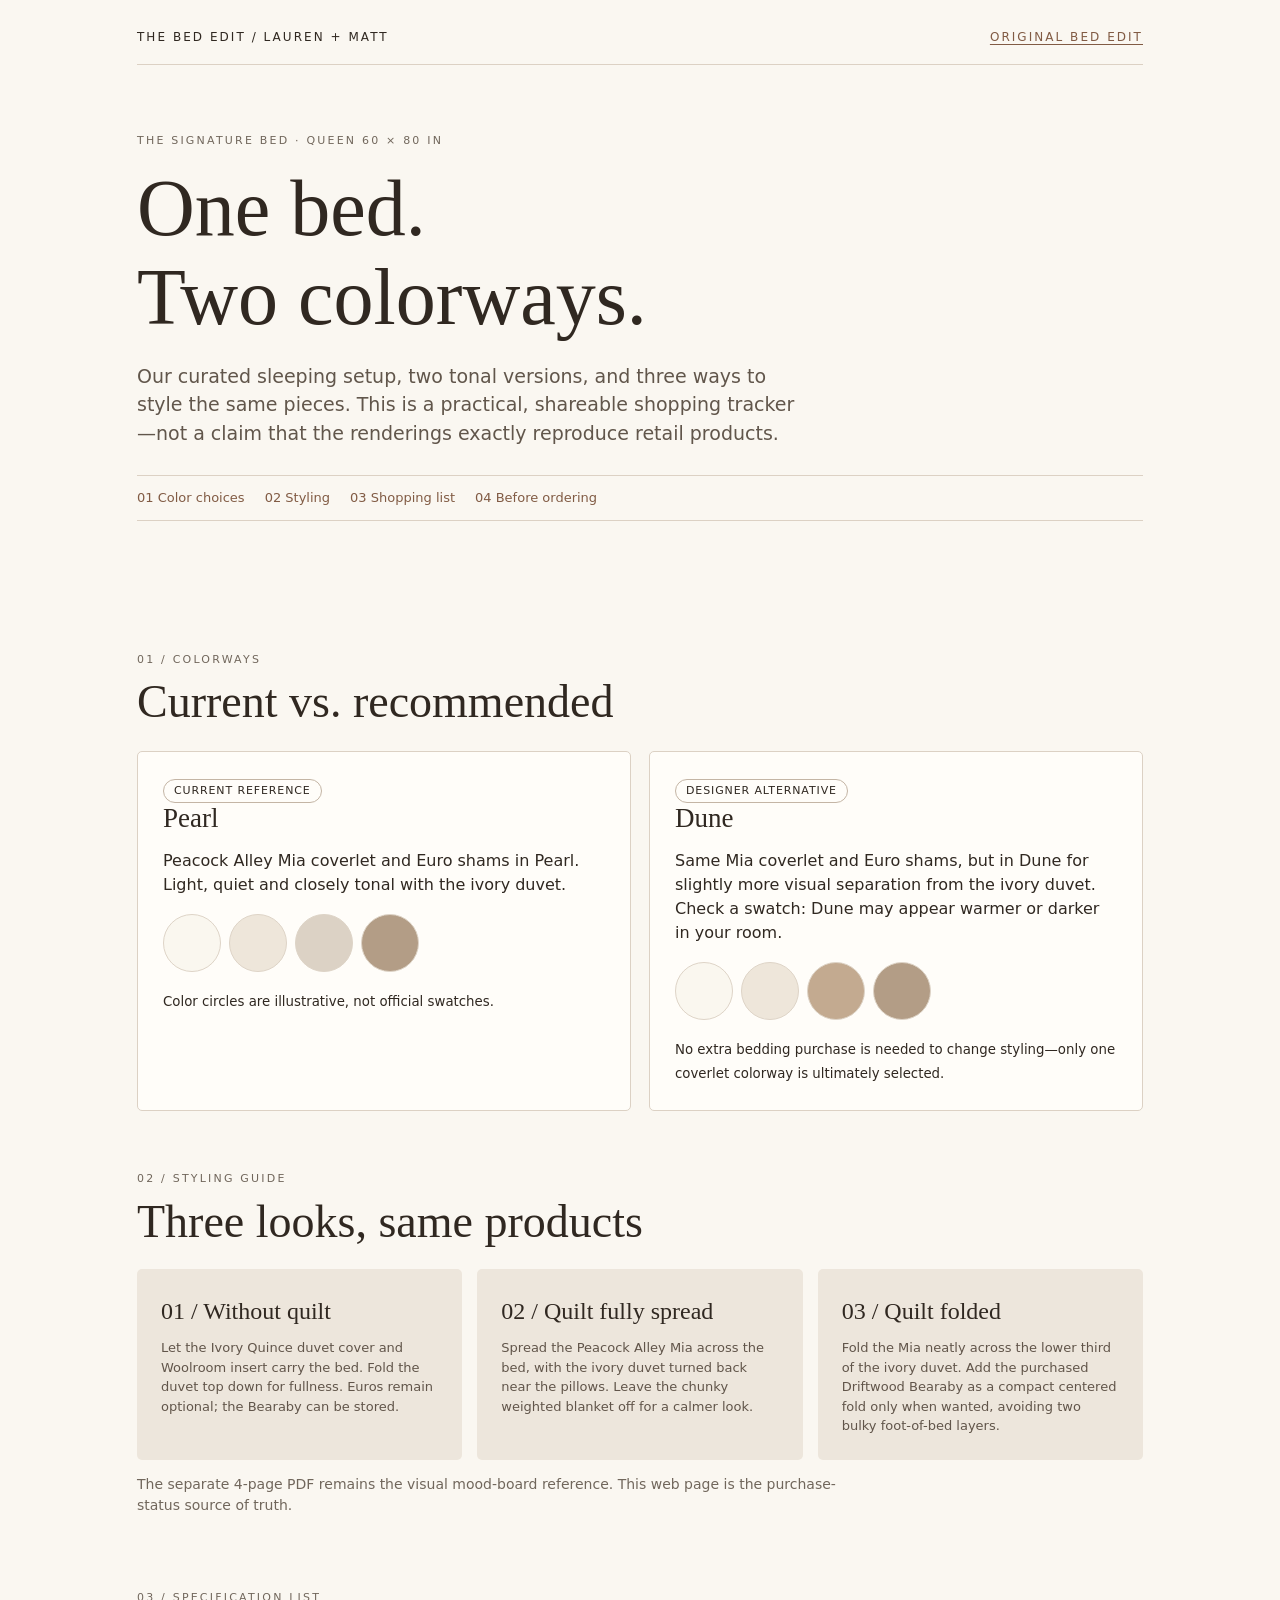
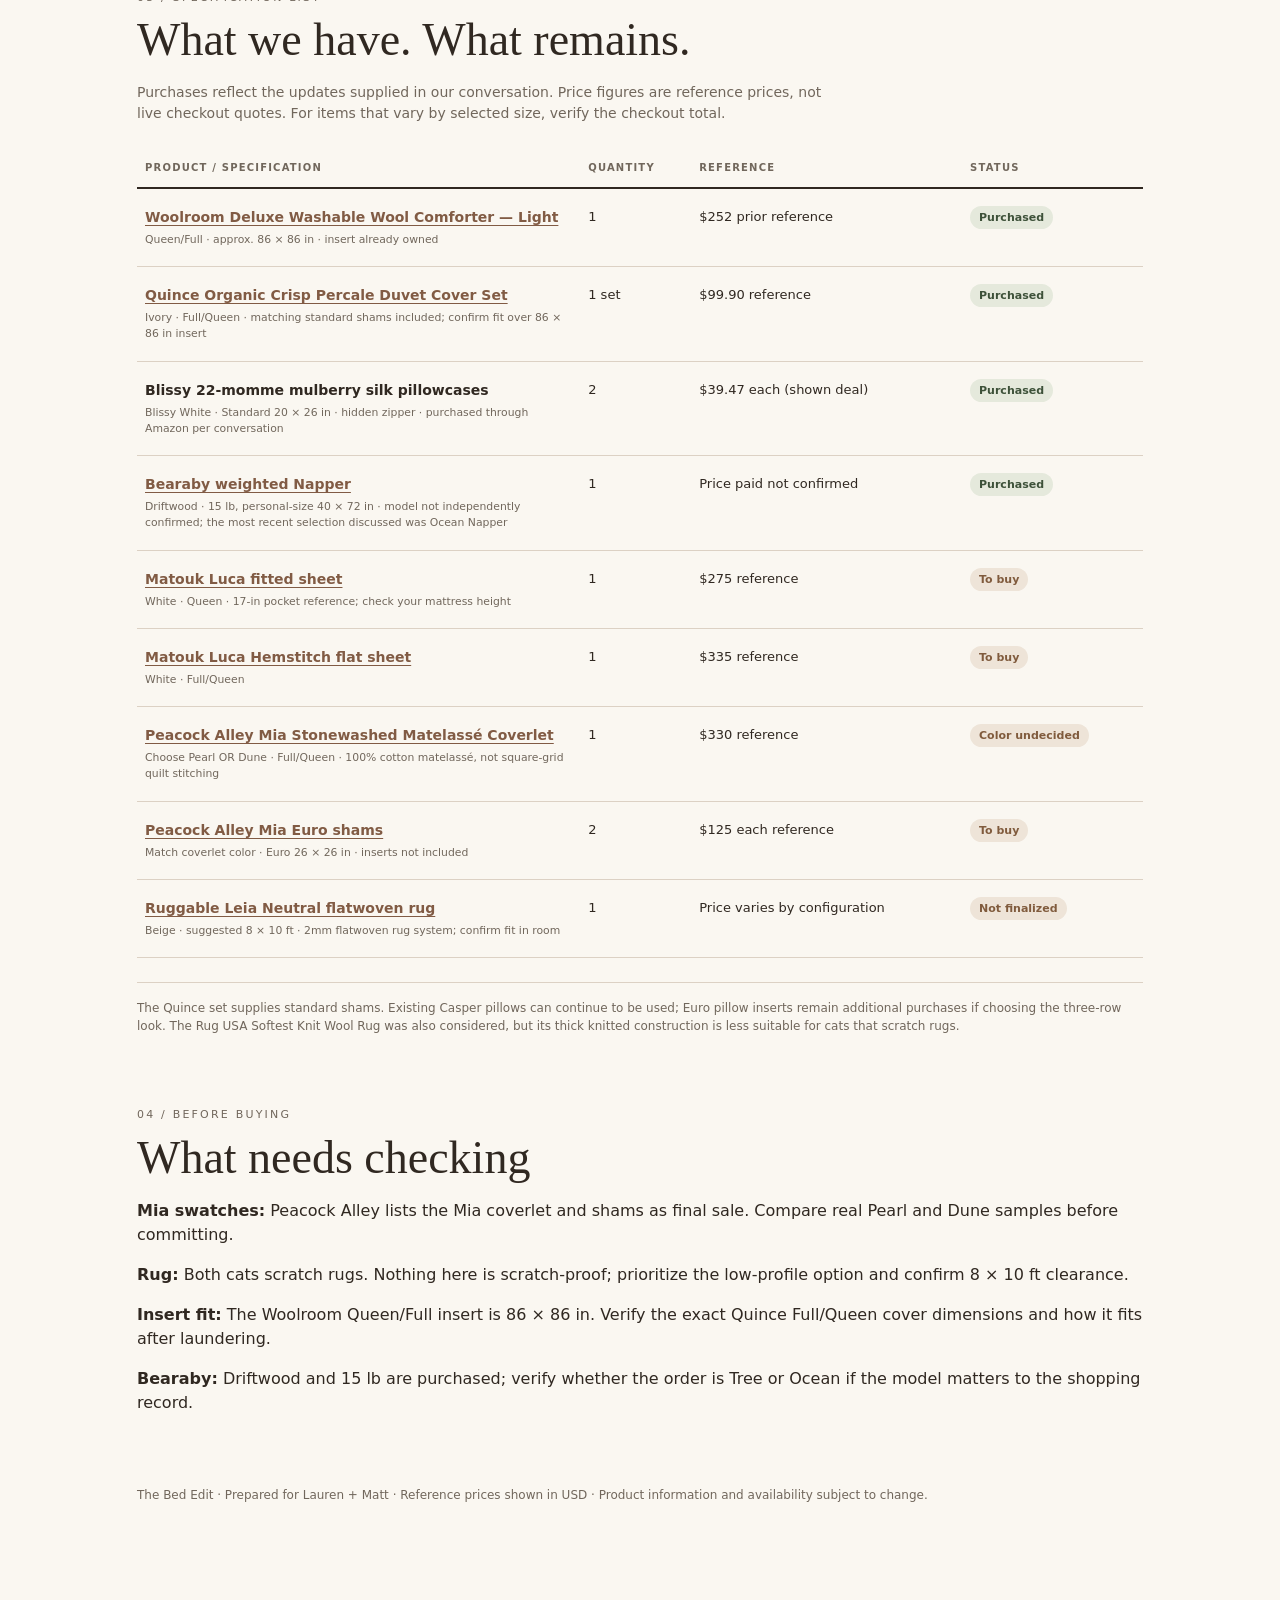
==== the-bed-edit/signature/index.html @ 92e3e57d "Publish shareable signature bedding comparison and shopping tracker" ====
<!doctype html>
<html lang="en"><head><meta charset="utf-8"><meta name="viewport" content="width=device-width, initial-scale=1"><meta name="theme-color" content="#f8f4ee"><meta property="og:title" content="The Bed Edit | Signature Bed"><meta property="og:description" content="A shared bedding edit: current selection, recommended alternative, styling options and a live shopping checklist."><title>The Bed Edit — Signature Bed</title>
<style>
:root{color-scheme:light;--ink:#302821;--muted:#71675c;--cream:#faf7f1;--line:#dcd1c4;--tan:#bda48c;--accent:#815b44}*{box-sizing:border-box}body{margin:0;background:var(--cream);color:var(--ink);font-family:system-ui,-apple-system,Segoe UI,sans-serif;line-height:1.5}main{max-width:1050px;margin:auto;padding:28px 22px 100px}header{display:flex;justify-content:space-between;gap:16px;align-items:center;border-bottom:1px solid var(--line);padding-bottom:18px;font-size:12px;letter-spacing:.17em;text-transform:uppercase}a{color:var(--accent);text-underline-offset:3px}.intro{padding:68px 0 43px}.eyebrow{letter-spacing:.2em;text-transform:uppercase;font-size:11px;color:var(--muted)}h1,h2,h3{font-family:Georgia,serif;font-weight:400;line-height:1.12}h1{font-size:clamp(44px,7vw,80px);margin:14px 0}h2{font-size:clamp(31px,4vw,46px);margin:8px 0 16px}h3{font-size:27px;margin:0 0 10px}.lead{font-size:19px;max-width:670px;color:#61564b}.nav{display:flex;flex-wrap:wrap;gap:20px;margin:28px 0;border-top:1px solid var(--line);border-bottom:1px solid var(--line);padding:12px 0}.nav a{font-size:13px;text-decoration:none}.section{padding-top:60px}.sub{font-size:14px;color:var(--muted);max-width:710px}.pair{display:grid;grid-template-columns:repeat(2,minmax(0,1fr));gap:18px;margin-top:23px}.option{border:1px solid var(--line);padding:25px;background:#fffdf9;border-radius:5px}.swatches{display:flex;gap:8px;margin:17px 0}.swatch{width:58px;height:58px;border-radius:50%;border:1px solid #ded4c7}.pill{display:inline-block;padding:3px 10px;border:1px solid #c4b5a5;border-radius:20px;font-size:11px;letter-spacing:.08em;text-transform:uppercase}.styles{display:grid;grid-template-columns:repeat(3,minmax(0,1fr));gap:15px;margin-top:22px}.style{padding:24px;background:#ede6dc;border-radius:5px}.style strong{display:block;font-family:Georgia,serif;font-size:24px;font-weight:normal;margin-bottom:9px}.style p{font-size:13px;margin:0;color:#61554a}.tablewrap{overflow-x:auto;margin-top:24px}table{width:100%;border-collapse:collapse;min-width:720px}th{text-align:left;text-transform:uppercase;letter-spacing:.12em;color:var(--muted);font-size:10px;padding:12px 8px;border-bottom:2px solid var(--ink)}td{padding:18px 8px;vertical-align:top;border-bottom:1px solid var(--line);font-size:13px}td:first-child{max-width:330px}td strong{display:block;font-size:14px}td small{display:block;color:var(--muted);line-height:1.5;padding-top:4px}.state{font-size:11px;border-radius:18px;padding:5px 9px;white-space:nowrap;background:#e5e9dc;color:#3d5139;font-weight:700}.state.todo{background:#eee4d8;color:#805b3d}.note{border-top:1px solid var(--line);padding-top:16px;margin-top:24px;font-size:12px;color:var(--muted)}footer{padding-top:55px;font-size:12px;color:var(--muted)}@media(max-width:690px){main{padding:18px 16px 70px}.intro{padding:45px 0 24px}.pair,.styles{grid-template-columns:1fr}.section{padding-top:42px}.swatch{width:50px;height:50px}}
</style></head><body><main><header><span>The Bed Edit / Lauren + Matt</span><a href="../">Original Bed Edit</a></header>
<section class="intro"><div class="eyebrow">The Signature Bed · Queen 60 × 80 in</div><h1>One bed.<br>Two colorways.</h1><p class="lead">Our curated sleeping setup, two tonal versions, and three ways to style the same pieces. This is a practical, shareable shopping tracker—not a claim that the renderings exactly reproduce retail products.</p><nav class="nav"><a href="#options">01 Color choices</a><a href="#styles">02 Styling</a><a href="#list">03 Shopping list</a><a href="#notes">04 Before ordering</a></nav></section>
<section class="section" id="options"><div class="eyebrow">01 / Colorways</div><h2>Current vs. recommended</h2><div class="pair"><article class="option"><span class="pill">Current reference</span><h3>Pearl</h3><p>Peacock Alley Mia coverlet and Euro shams in Pearl. Light, quiet and closely tonal with the ivory duvet.</p><div class="swatches"><div class="swatch" style="background:#faf7ef" title="White sheets"></div><div class="swatch" style="background:#eee6da" title="Ivory duvet"></div><div class="swatch" style="background:#dcd2c5" title="Pearl coverlet"></div><div class="swatch" style="background:#b39d86" title="Driftwood napper"></div></div><small>Color circles are illustrative, not official swatches.</small></article><article class="option"><span class="pill">Designer alternative</span><h3>Dune</h3><p>Same Mia coverlet and Euro shams, but in Dune for slightly more visual separation from the ivory duvet. Check a swatch: Dune may appear warmer or darker in your room.</p><div class="swatches"><div class="swatch" style="background:#faf7ef"></div><div class="swatch" style="background:#eee6da"></div><div class="swatch" style="background:#c3aa90"></div><div class="swatch" style="background:#b39d86"></div></div><small>No extra bedding purchase is needed to change styling—only one coverlet colorway is ultimately selected.</small></article></div></section>
<section class="section" id="styles"><div class="eyebrow">02 / Styling guide</div><h2>Three looks, same products</h2><div class="styles"><div class="style"><strong>01 / Without quilt</strong><p>Let the Ivory Quince duvet cover and Woolroom insert carry the bed. Fold the duvet top down for fullness. Euros remain optional; the Bearaby can be stored.</p></div><div class="style"><strong>02 / Quilt fully spread</strong><p>Spread the Peacock Alley Mia across the bed, with the ivory duvet turned back near the pillows. Leave the chunky weighted blanket off for a calmer look.</p></div><div class="style"><strong>03 / Quilt folded</strong><p>Fold the Mia neatly across the lower third of the ivory duvet. Add the purchased Driftwood Bearaby as a compact centered fold only when wanted, avoiding two bulky foot-of-bed layers.</p></div></div><p class="sub">The separate 4-page PDF remains the visual mood-board reference. This web page is the purchase-status source of truth.</p></section>
<section class="section" id="list"><div class="eyebrow">03 / Specification list</div><h2>What we have. What remains.</h2><p class="sub">Purchases reflect the updates supplied in our conversation. Price figures are reference prices, not live checkout quotes. For items that vary by selected size, verify the checkout total.</p><div class="tablewrap"><table><thead><tr><th>Product / specification</th><th>Quantity</th><th>Reference</th><th>Status</th></tr></thead><tbody>
<tr><td><strong><a href="https://www.thewoolroom.com/en-us/products/deluxe-washable-wool-comforter-light">Woolroom Deluxe Washable Wool Comforter — Light</a></strong><small>Queen/Full · approx. 86 × 86 in · insert already owned</small></td><td>1</td><td>$252 prior reference</td><td><span class="state">Purchased</span></td></tr>
<tr><td><strong><a href="https://www.quince.com/home/classic-organic-percale-duvet-cover-set?color=ivory">Quince Organic Crisp Percale Duvet Cover Set</a></strong><small>Ivory · Full/Queen · matching standard shams included; confirm fit over 86 × 86 in insert</small></td><td>1 set</td><td>$99.90 reference</td><td><span class="state">Purchased</span></td></tr>
<tr><td><strong>Blissy 22-momme mulberry silk pillowcases</strong><small>Blissy White · Standard 20 × 26 in · hidden zipper · purchased through Amazon per conversation</small></td><td>2</td><td>$39.47 each (shown deal)</td><td><span class="state">Purchased</span></td></tr>
<tr><td><strong><a href="https://bearaby.com/products/ocean-napper">Bearaby weighted Napper</a></strong><small>Driftwood · 15 lb, personal-size 40 × 72 in · model not independently confirmed; the most recent selection discussed was Ocean Napper</small></td><td>1</td><td>Price paid not confirmed</td><td><span class="state">Purchased</span></td></tr>
<tr><td><strong><a href="https://www.matouk.com/products/luca-fitted-sheet">Matouk Luca fitted sheet</a></strong><small>White · Queen · 17-in pocket reference; check your mattress height</small></td><td>1</td><td>$275 reference</td><td><span class="state todo">To buy</span></td></tr>
<tr><td><strong><a href="https://www.matouk.com/products/luca-hemstitch-flat-sheet">Matouk Luca Hemstitch flat sheet</a></strong><small>White · Full/Queen</small></td><td>1</td><td>$335 reference</td><td><span class="state todo">To buy</span></td></tr>
<tr><td><strong><a href="https://www.peacockalley.com/products/mia-matelasse-coverlet">Peacock Alley Mia Stonewashed Matelassé Coverlet</a></strong><small>Choose Pearl OR Dune · Full/Queen · 100% cotton matelassé, not square-grid quilt stitching</small></td><td>1</td><td>$330 reference</td><td><span class="state todo">Color undecided</span></td></tr>
<tr><td><strong><a href="https://www.peacockalley.com/products/mia-matelasse-sham">Peacock Alley Mia Euro shams</a></strong><small>Match coverlet color · Euro 26 × 26 in · inserts not included</small></td><td>2</td><td>$125 each reference</td><td><span class="state todo">To buy</span></td></tr>
<tr><td><strong><a href="https://ruggable.com/products/leia-neutral-rug?system=rug-sys">Ruggable Leia Neutral flatwoven rug</a></strong><small>Beige · suggested 8 × 10 ft · 2mm flatwoven rug system; confirm fit in room</small></td><td>1</td><td>Price varies by configuration</td><td><span class="state todo">Not finalized</span></td></tr>
</tbody></table></div><p class="note">The Quince set supplies standard shams. Existing Casper pillows can continue to be used; Euro pillow inserts remain additional purchases if choosing the three-row look. The Rug USA Softest Knit Wool Rug was also considered, but its thick knitted construction is less suitable for cats that scratch rugs.</p></section>
<section id="notes" class="section"><div class="eyebrow">04 / Before buying</div><h2>What needs checking</h2><p><strong>Mia swatches:</strong> Peacock Alley lists the Mia coverlet and shams as final sale. Compare real Pearl and Dune samples before committing.</p><p><strong>Rug:</strong> Both cats scratch rugs. Nothing here is scratch-proof; prioritize the low-profile option and confirm 8 × 10 ft clearance.</p><p><strong>Insert fit:</strong> The Woolroom Queen/Full insert is 86 × 86 in. Verify the exact Quince Full/Queen cover dimensions and how it fits after laundering.</p><p><strong>Bearaby:</strong> Driftwood and 15 lb are purchased; verify whether the order is Tree or Ocean if the model matters to the shopping record.</p></section><footer>The Bed Edit · Prepared for Lauren + Matt · Reference prices shown in USD · Product information and availability subject to change.</footer></main></body></html>
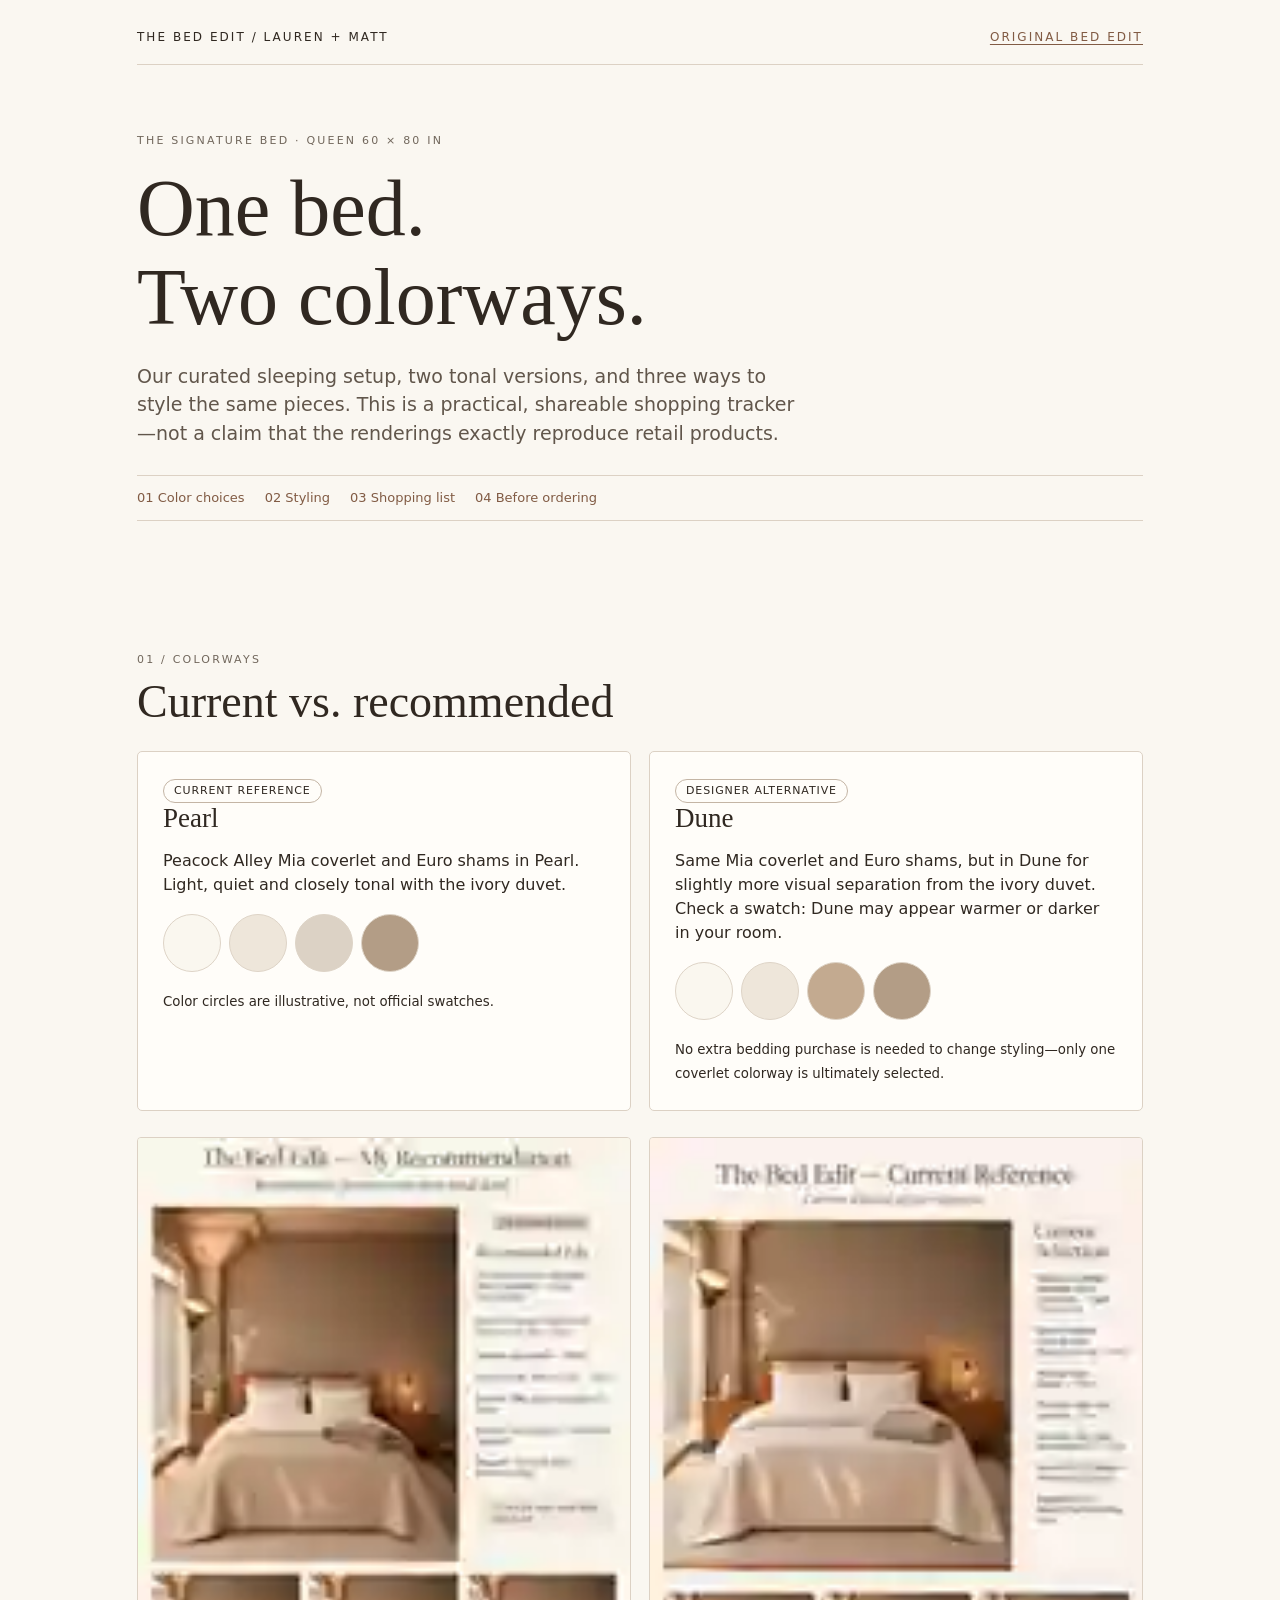
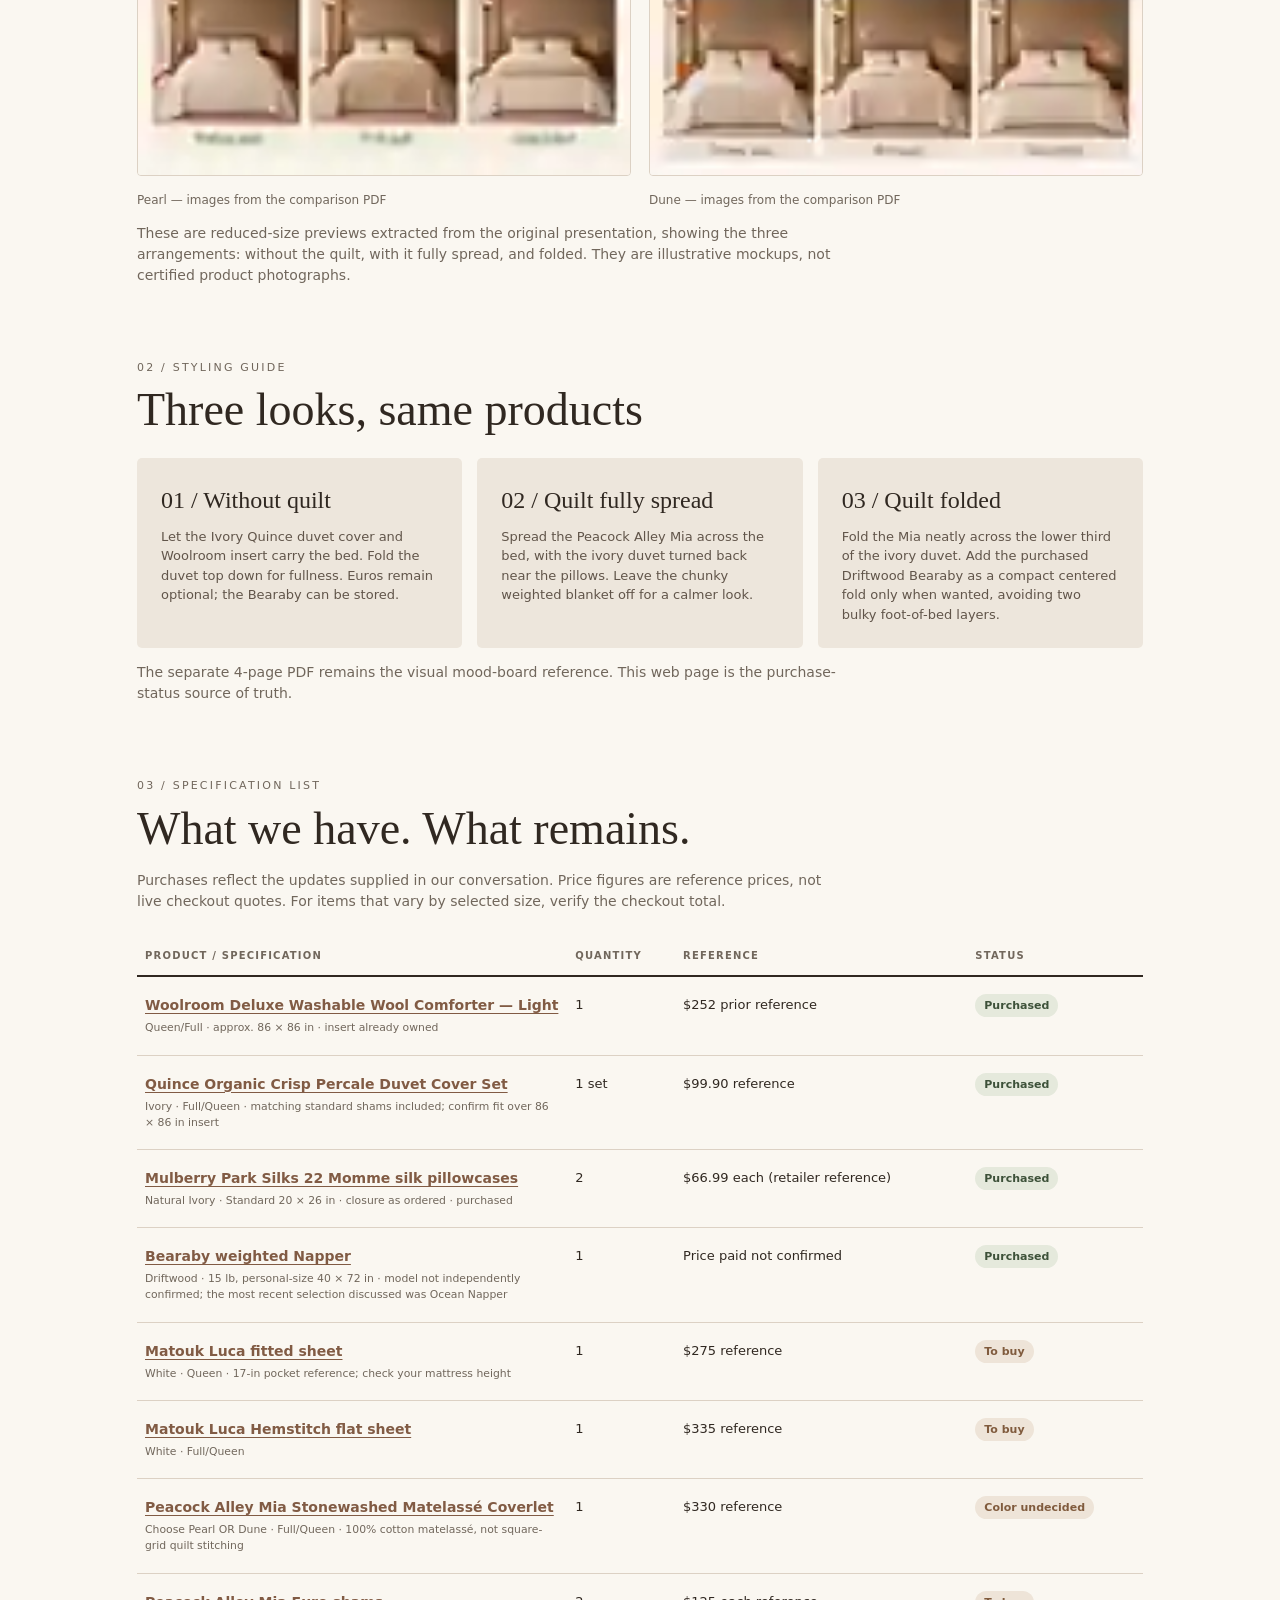
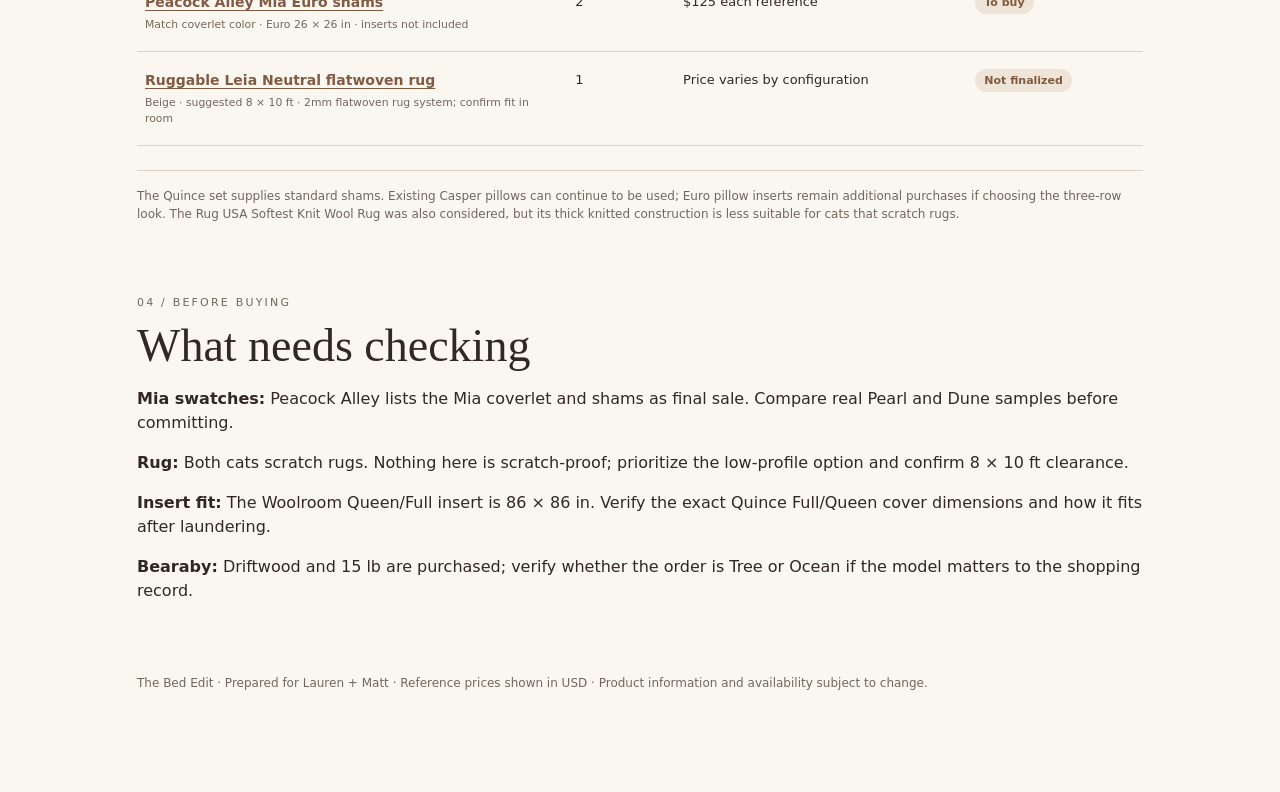
==== commit e549f0d6: "Show PDF styling previews and correct purchased Mulberry Park silk pillowcases" ====
--- a/the-bed-edit/signature/index.html
+++ b/the-bed-edit/signature/index.html
@@ -4,12 +4,12 @@
 :root{color-scheme:light;--ink:#302821;--muted:#71675c;--cream:#faf7f1;--line:#dcd1c4;--tan:#bda48c;--accent:#815b44}*{box-sizing:border-box}body{margin:0;background:var(--cream);color:var(--ink);font-family:system-ui,-apple-system,Segoe UI,sans-serif;line-height:1.5}main{max-width:1050px;margin:auto;padding:28px 22px 100px}header{display:flex;justify-content:space-between;gap:16px;align-items:center;border-bottom:1px solid var(--line);padding-bottom:18px;font-size:12px;letter-spacing:.17em;text-transform:uppercase}a{color:var(--accent);text-underline-offset:3px}.intro{padding:68px 0 43px}.eyebrow{letter-spacing:.2em;text-transform:uppercase;font-size:11px;color:var(--muted)}h1,h2,h3{font-family:Georgia,serif;font-weight:400;line-height:1.12}h1{font-size:clamp(44px,7vw,80px);margin:14px 0}h2{font-size:clamp(31px,4vw,46px);margin:8px 0 16px}h3{font-size:27px;margin:0 0 10px}.lead{font-size:19px;max-width:670px;color:#61564b}.nav{display:flex;flex-wrap:wrap;gap:20px;margin:28px 0;border-top:1px solid var(--line);border-bottom:1px solid var(--line);padding:12px 0}.nav a{font-size:13px;text-decoration:none}.section{padding-top:60px}.sub{font-size:14px;color:var(--muted);max-width:710px}.pair{display:grid;grid-template-columns:repeat(2,minmax(0,1fr));gap:18px;margin-top:23px}.option{border:1px solid var(--line);padding:25px;background:#fffdf9;border-radius:5px}.swatches{display:flex;gap:8px;margin:17px 0}.swatch{width:58px;height:58px;border-radius:50%;border:1px solid #ded4c7}.pill{display:inline-block;padding:3px 10px;border:1px solid #c4b5a5;border-radius:20px;font-size:11px;letter-spacing:.08em;text-transform:uppercase}.styles{display:grid;grid-template-columns:repeat(3,minmax(0,1fr));gap:15px;margin-top:22px}.style{padding:24px;background:#ede6dc;border-radius:5px}.style strong{display:block;font-family:Georgia,serif;font-size:24px;font-weight:normal;margin-bottom:9px}.style p{font-size:13px;margin:0;color:#61554a}.tablewrap{overflow-x:auto;margin-top:24px}table{width:100%;border-collapse:collapse;min-width:720px}th{text-align:left;text-transform:uppercase;letter-spacing:.12em;color:var(--muted);font-size:10px;padding:12px 8px;border-bottom:2px solid var(--ink)}td{padding:18px 8px;vertical-align:top;border-bottom:1px solid var(--line);font-size:13px}td:first-child{max-width:330px}td strong{display:block;font-size:14px}td small{display:block;color:var(--muted);line-height:1.5;padding-top:4px}.state{font-size:11px;border-radius:18px;padding:5px 9px;white-space:nowrap;background:#e5e9dc;color:#3d5139;font-weight:700}.state.todo{background:#eee4d8;color:#805b3d}.note{border-top:1px solid var(--line);padding-top:16px;margin-top:24px;font-size:12px;color:var(--muted)}footer{padding-top:55px;font-size:12px;color:var(--muted)}@media(max-width:690px){main{padding:18px 16px 70px}.intro{padding:45px 0 24px}.pair,.styles{grid-template-columns:1fr}.section{padding-top:42px}.swatch{width:50px;height:50px}}
 </style></head><body><main><header><span>The Bed Edit / Lauren + Matt</span><a href="../">Original Bed Edit</a></header>
 <section class="intro"><div class="eyebrow">The Signature Bed · Queen 60 × 80 in</div><h1>One bed.<br>Two colorways.</h1><p class="lead">Our curated sleeping setup, two tonal versions, and three ways to style the same pieces. This is a practical, shareable shopping tracker—not a claim that the renderings exactly reproduce retail products.</p><nav class="nav"><a href="#options">01 Color choices</a><a href="#styles">02 Styling</a><a href="#list">03 Shopping list</a><a href="#notes">04 Before ordering</a></nav></section>
-<section class="section" id="options"><div class="eyebrow">01 / Colorways</div><h2>Current vs. recommended</h2><div class="pair"><article class="option"><span class="pill">Current reference</span><h3>Pearl</h3><p>Peacock Alley Mia coverlet and Euro shams in Pearl. Light, quiet and closely tonal with the ivory duvet.</p><div class="swatches"><div class="swatch" style="background:#faf7ef" title="White sheets"></div><div class="swatch" style="background:#eee6da" title="Ivory duvet"></div><div class="swatch" style="background:#dcd2c5" title="Pearl coverlet"></div><div class="swatch" style="background:#b39d86" title="Driftwood napper"></div></div><small>Color circles are illustrative, not official swatches.</small></article><article class="option"><span class="pill">Designer alternative</span><h3>Dune</h3><p>Same Mia coverlet and Euro shams, but in Dune for slightly more visual separation from the ivory duvet. Check a swatch: Dune may appear warmer or darker in your room.</p><div class="swatches"><div class="swatch" style="background:#faf7ef"></div><div class="swatch" style="background:#eee6da"></div><div class="swatch" style="background:#c3aa90"></div><div class="swatch" style="background:#b39d86"></div></div><small>No extra bedding purchase is needed to change styling—only one coverlet colorway is ultimately selected.</small></article></div></section>
+<section class="section" id="options"><div class="eyebrow">01 / Colorways</div><h2>Current vs. recommended</h2><div class="pair"><article class="option"><span class="pill">Current reference</span><h3>Pearl</h3><p>Peacock Alley Mia coverlet and Euro shams in Pearl. Light, quiet and closely tonal with the ivory duvet.</p><div class="swatches"><div class="swatch" style="background:#faf7ef" title="White sheets"></div><div class="swatch" style="background:#eee6da" title="Ivory duvet"></div><div class="swatch" style="background:#dcd2c5" title="Pearl coverlet"></div><div class="swatch" style="background:#b39d86" title="Driftwood napper"></div></div><small>Color circles are illustrative, not official swatches.</small></article><article class="option"><span class="pill">Designer alternative</span><h3>Dune</h3><p>Same Mia coverlet and Euro shams, but in Dune for slightly more visual separation from the ivory duvet. Check a swatch: Dune may appear warmer or darker in your room.</p><div class="swatches"><div class="swatch" style="background:#faf7ef"></div><div class="swatch" style="background:#eee6da"></div><div class="swatch" style="background:#c3aa90"></div><div class="swatch" style="background:#b39d86"></div></div><small>No extra bedding purchase is needed to change styling—only one coverlet colorway is ultimately selected.</small></article></div><div class="pair" style="margin-top:26px"><figure style="margin:0"><a href="pdf-pearl.webp" target="_blank"><img src="pdf-pearl.webp" alt="Pearl current bedding mood-board photo and three quilt styling options, extracted directly from The Bed Edit PDF" loading="lazy" style="width:100%;height:auto;border:1px solid var(--line);border-radius:4px"></a><figcaption style="font-size:12px;color:var(--muted);margin-top:8px">Pearl — images from the comparison PDF</figcaption></figure><figure style="margin:0"><a href="pdf-dune.webp" target="_blank"><img src="pdf-dune.webp" alt="Dune recommended bedding mood-board photo and three quilt styling options, extracted directly from The Bed Edit PDF" loading="lazy" style="width:100%;height:auto;border:1px solid var(--line);border-radius:4px"></a><figcaption style="font-size:12px;color:var(--muted);margin-top:8px">Dune — images from the comparison PDF</figcaption></figure></div><p class="sub">These are reduced-size previews extracted from the original presentation, showing the three arrangements: without the quilt, with it fully spread, and folded. They are illustrative mockups, not certified product photographs.</p></section>
 <section class="section" id="styles"><div class="eyebrow">02 / Styling guide</div><h2>Three looks, same products</h2><div class="styles"><div class="style"><strong>01 / Without quilt</strong><p>Let the Ivory Quince duvet cover and Woolroom insert carry the bed. Fold the duvet top down for fullness. Euros remain optional; the Bearaby can be stored.</p></div><div class="style"><strong>02 / Quilt fully spread</strong><p>Spread the Peacock Alley Mia across the bed, with the ivory duvet turned back near the pillows. Leave the chunky weighted blanket off for a calmer look.</p></div><div class="style"><strong>03 / Quilt folded</strong><p>Fold the Mia neatly across the lower third of the ivory duvet. Add the purchased Driftwood Bearaby as a compact centered fold only when wanted, avoiding two bulky foot-of-bed layers.</p></div></div><p class="sub">The separate 4-page PDF remains the visual mood-board reference. This web page is the purchase-status source of truth.</p></section>
 <section class="section" id="list"><div class="eyebrow">03 / Specification list</div><h2>What we have. What remains.</h2><p class="sub">Purchases reflect the updates supplied in our conversation. Price figures are reference prices, not live checkout quotes. For items that vary by selected size, verify the checkout total.</p><div class="tablewrap"><table><thead><tr><th>Product / specification</th><th>Quantity</th><th>Reference</th><th>Status</th></tr></thead><tbody>
 <tr><td><strong><a href="https://www.thewoolroom.com/en-us/products/deluxe-washable-wool-comforter-light">Woolroom Deluxe Washable Wool Comforter — Light</a></strong><small>Queen/Full · approx. 86 × 86 in · insert already owned</small></td><td>1</td><td>$252 prior reference</td><td><span class="state">Purchased</span></td></tr>
 <tr><td><strong><a href="https://www.quince.com/home/classic-organic-percale-duvet-cover-set?color=ivory">Quince Organic Crisp Percale Duvet Cover Set</a></strong><small>Ivory · Full/Queen · matching standard shams included; confirm fit over 86 × 86 in insert</small></td><td>1 set</td><td>$99.90 reference</td><td><span class="state">Purchased</span></td></tr>
-<tr><td><strong>Blissy 22-momme mulberry silk pillowcases</strong><small>Blissy White · Standard 20 × 26 in · hidden zipper · purchased through Amazon per conversation</small></td><td>2</td><td>$39.47 each (shown deal)</td><td><span class="state">Purchased</span></td></tr>
+<tr><td><strong><a href="https://mulberryparksilks.com/products/pure-22-momme-silk-pillowcase-ivory">Mulberry Park Silks 22 Momme silk pillowcases</a></strong><small>Natural Ivory · Standard 20 × 26 in · closure as ordered · purchased</small></td><td>2</td><td>$66.99 each (retailer reference)</td><td><span class="state">Purchased</span></td></tr>
 <tr><td><strong><a href="https://bearaby.com/products/ocean-napper">Bearaby weighted Napper</a></strong><small>Driftwood · 15 lb, personal-size 40 × 72 in · model not independently confirmed; the most recent selection discussed was Ocean Napper</small></td><td>1</td><td>Price paid not confirmed</td><td><span class="state">Purchased</span></td></tr>
 <tr><td><strong><a href="https://www.matouk.com/products/luca-fitted-sheet">Matouk Luca fitted sheet</a></strong><small>White · Queen · 17-in pocket reference; check your mattress height</small></td><td>1</td><td>$275 reference</td><td><span class="state todo">To buy</span></td></tr>
 <tr><td><strong><a href="https://www.matouk.com/products/luca-hemstitch-flat-sheet">Matouk Luca Hemstitch flat sheet</a></strong><small>White · Full/Queen</small></td><td>1</td><td>$335 reference</td><td><span class="state todo">To buy</span></td></tr>
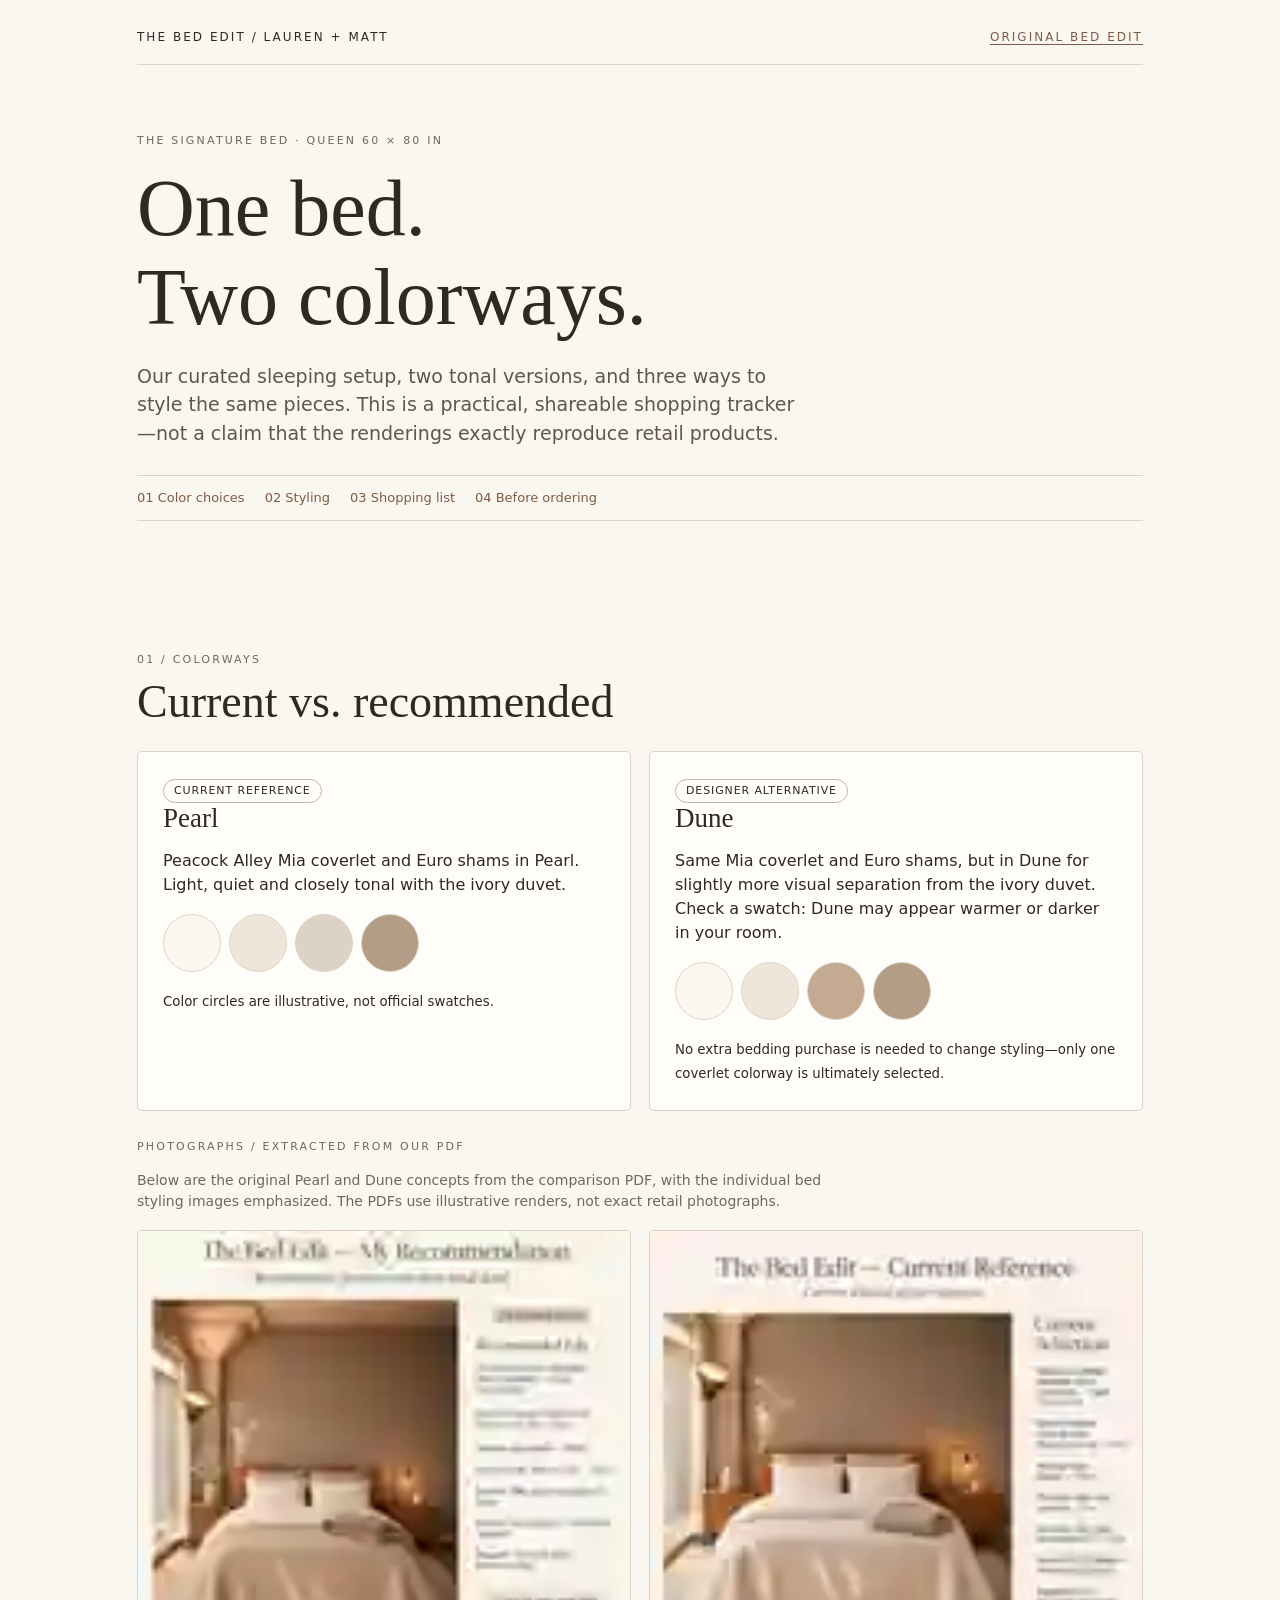
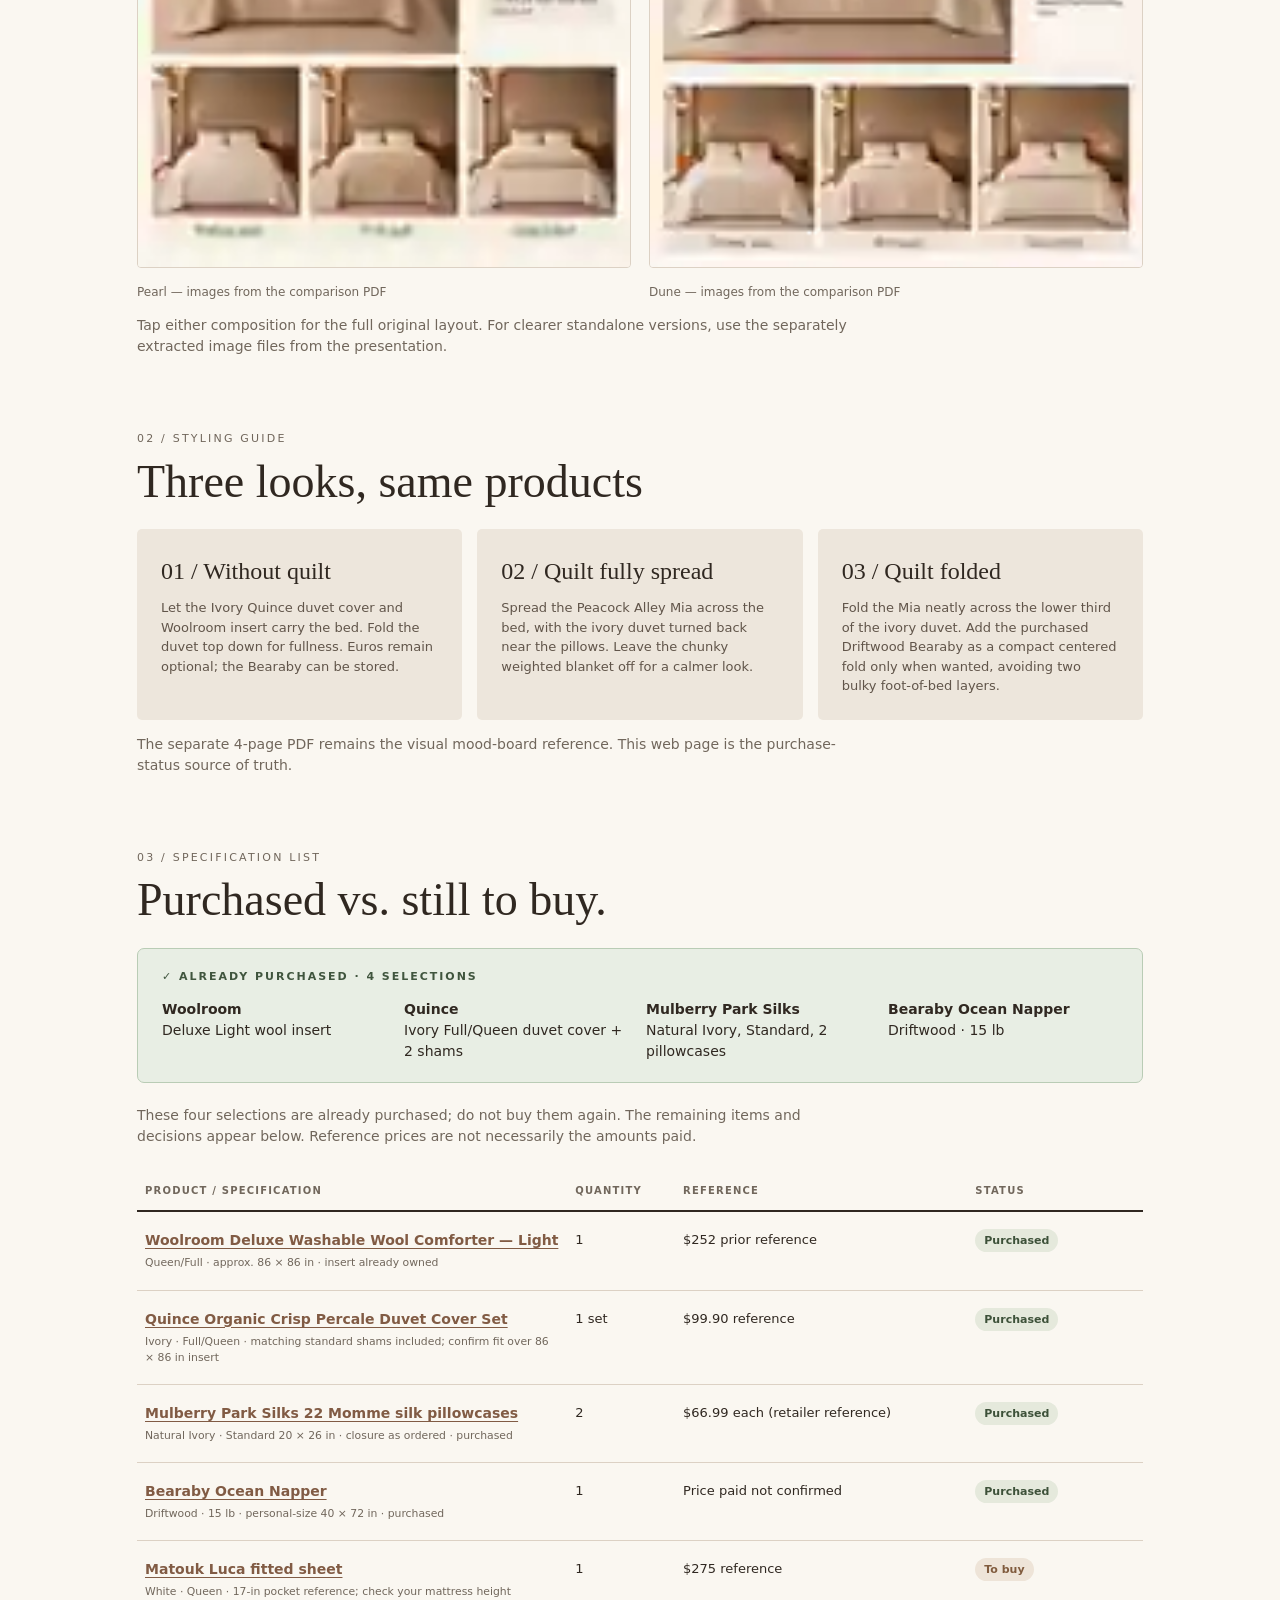
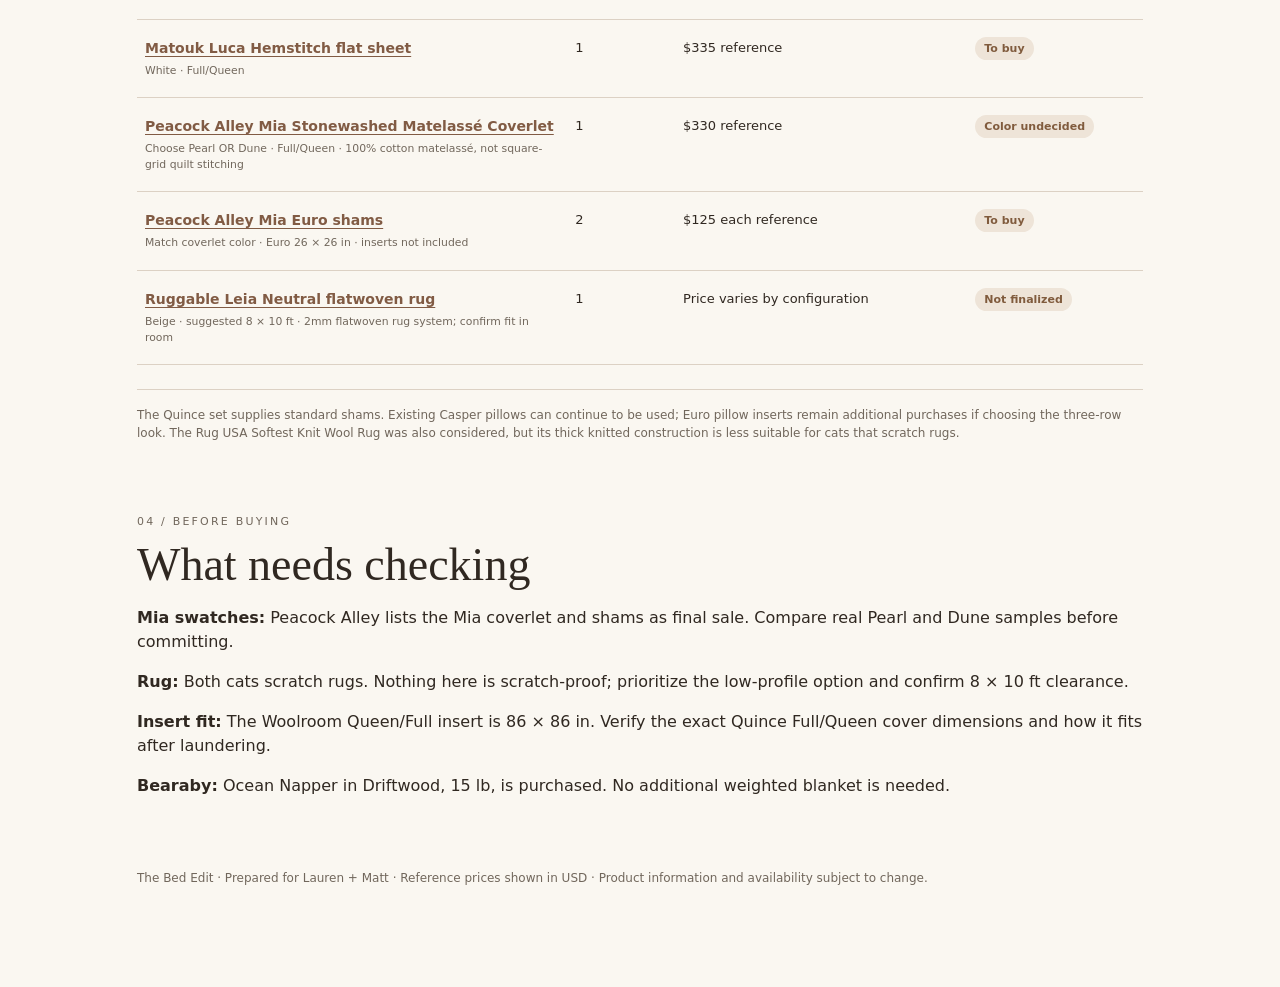
==== commit dbf5eb12: "Clarify four purchased items, confirm Driftwood Ocean Napper and improve PDF imagery section" ====
--- a/the-bed-edit/signature/index.html
+++ b/the-bed-edit/signature/index.html
@@ -4,17 +4,17 @@
 :root{color-scheme:light;--ink:#302821;--muted:#71675c;--cream:#faf7f1;--line:#dcd1c4;--tan:#bda48c;--accent:#815b44}*{box-sizing:border-box}body{margin:0;background:var(--cream);color:var(--ink);font-family:system-ui,-apple-system,Segoe UI,sans-serif;line-height:1.5}main{max-width:1050px;margin:auto;padding:28px 22px 100px}header{display:flex;justify-content:space-between;gap:16px;align-items:center;border-bottom:1px solid var(--line);padding-bottom:18px;font-size:12px;letter-spacing:.17em;text-transform:uppercase}a{color:var(--accent);text-underline-offset:3px}.intro{padding:68px 0 43px}.eyebrow{letter-spacing:.2em;text-transform:uppercase;font-size:11px;color:var(--muted)}h1,h2,h3{font-family:Georgia,serif;font-weight:400;line-height:1.12}h1{font-size:clamp(44px,7vw,80px);margin:14px 0}h2{font-size:clamp(31px,4vw,46px);margin:8px 0 16px}h3{font-size:27px;margin:0 0 10px}.lead{font-size:19px;max-width:670px;color:#61564b}.nav{display:flex;flex-wrap:wrap;gap:20px;margin:28px 0;border-top:1px solid var(--line);border-bottom:1px solid var(--line);padding:12px 0}.nav a{font-size:13px;text-decoration:none}.section{padding-top:60px}.sub{font-size:14px;color:var(--muted);max-width:710px}.pair{display:grid;grid-template-columns:repeat(2,minmax(0,1fr));gap:18px;margin-top:23px}.option{border:1px solid var(--line);padding:25px;background:#fffdf9;border-radius:5px}.swatches{display:flex;gap:8px;margin:17px 0}.swatch{width:58px;height:58px;border-radius:50%;border:1px solid #ded4c7}.pill{display:inline-block;padding:3px 10px;border:1px solid #c4b5a5;border-radius:20px;font-size:11px;letter-spacing:.08em;text-transform:uppercase}.styles{display:grid;grid-template-columns:repeat(3,minmax(0,1fr));gap:15px;margin-top:22px}.style{padding:24px;background:#ede6dc;border-radius:5px}.style strong{display:block;font-family:Georgia,serif;font-size:24px;font-weight:normal;margin-bottom:9px}.style p{font-size:13px;margin:0;color:#61554a}.tablewrap{overflow-x:auto;margin-top:24px}table{width:100%;border-collapse:collapse;min-width:720px}th{text-align:left;text-transform:uppercase;letter-spacing:.12em;color:var(--muted);font-size:10px;padding:12px 8px;border-bottom:2px solid var(--ink)}td{padding:18px 8px;vertical-align:top;border-bottom:1px solid var(--line);font-size:13px}td:first-child{max-width:330px}td strong{display:block;font-size:14px}td small{display:block;color:var(--muted);line-height:1.5;padding-top:4px}.state{font-size:11px;border-radius:18px;padding:5px 9px;white-space:nowrap;background:#e5e9dc;color:#3d5139;font-weight:700}.state.todo{background:#eee4d8;color:#805b3d}.note{border-top:1px solid var(--line);padding-top:16px;margin-top:24px;font-size:12px;color:var(--muted)}footer{padding-top:55px;font-size:12px;color:var(--muted)}@media(max-width:690px){main{padding:18px 16px 70px}.intro{padding:45px 0 24px}.pair,.styles{grid-template-columns:1fr}.section{padding-top:42px}.swatch{width:50px;height:50px}}
 </style></head><body><main><header><span>The Bed Edit / Lauren + Matt</span><a href="../">Original Bed Edit</a></header>
 <section class="intro"><div class="eyebrow">The Signature Bed · Queen 60 × 80 in</div><h1>One bed.<br>Two colorways.</h1><p class="lead">Our curated sleeping setup, two tonal versions, and three ways to style the same pieces. This is a practical, shareable shopping tracker—not a claim that the renderings exactly reproduce retail products.</p><nav class="nav"><a href="#options">01 Color choices</a><a href="#styles">02 Styling</a><a href="#list">03 Shopping list</a><a href="#notes">04 Before ordering</a></nav></section>
-<section class="section" id="options"><div class="eyebrow">01 / Colorways</div><h2>Current vs. recommended</h2><div class="pair"><article class="option"><span class="pill">Current reference</span><h3>Pearl</h3><p>Peacock Alley Mia coverlet and Euro shams in Pearl. Light, quiet and closely tonal with the ivory duvet.</p><div class="swatches"><div class="swatch" style="background:#faf7ef" title="White sheets"></div><div class="swatch" style="background:#eee6da" title="Ivory duvet"></div><div class="swatch" style="background:#dcd2c5" title="Pearl coverlet"></div><div class="swatch" style="background:#b39d86" title="Driftwood napper"></div></div><small>Color circles are illustrative, not official swatches.</small></article><article class="option"><span class="pill">Designer alternative</span><h3>Dune</h3><p>Same Mia coverlet and Euro shams, but in Dune for slightly more visual separation from the ivory duvet. Check a swatch: Dune may appear warmer or darker in your room.</p><div class="swatches"><div class="swatch" style="background:#faf7ef"></div><div class="swatch" style="background:#eee6da"></div><div class="swatch" style="background:#c3aa90"></div><div class="swatch" style="background:#b39d86"></div></div><small>No extra bedding purchase is needed to change styling—only one coverlet colorway is ultimately selected.</small></article></div><div class="pair" style="margin-top:26px"><figure style="margin:0"><a href="pdf-pearl.webp" target="_blank"><img src="pdf-pearl.webp" alt="Pearl current bedding mood-board photo and three quilt styling options, extracted directly from The Bed Edit PDF" loading="lazy" style="width:100%;height:auto;border:1px solid var(--line);border-radius:4px"></a><figcaption style="font-size:12px;color:var(--muted);margin-top:8px">Pearl — images from the comparison PDF</figcaption></figure><figure style="margin:0"><a href="pdf-dune.webp" target="_blank"><img src="pdf-dune.webp" alt="Dune recommended bedding mood-board photo and three quilt styling options, extracted directly from The Bed Edit PDF" loading="lazy" style="width:100%;height:auto;border:1px solid var(--line);border-radius:4px"></a><figcaption style="font-size:12px;color:var(--muted);margin-top:8px">Dune — images from the comparison PDF</figcaption></figure></div><p class="sub">These are reduced-size previews extracted from the original presentation, showing the three arrangements: without the quilt, with it fully spread, and folded. They are illustrative mockups, not certified product photographs.</p></section>
+<section class="section" id="options"><div class="eyebrow">01 / Colorways</div><h2>Current vs. recommended</h2><div class="pair"><article class="option"><span class="pill">Current reference</span><h3>Pearl</h3><p>Peacock Alley Mia coverlet and Euro shams in Pearl. Light, quiet and closely tonal with the ivory duvet.</p><div class="swatches"><div class="swatch" style="background:#faf7ef" title="White sheets"></div><div class="swatch" style="background:#eee6da" title="Ivory duvet"></div><div class="swatch" style="background:#dcd2c5" title="Pearl coverlet"></div><div class="swatch" style="background:#b39d86" title="Driftwood napper"></div></div><small>Color circles are illustrative, not official swatches.</small></article><article class="option"><span class="pill">Designer alternative</span><h3>Dune</h3><p>Same Mia coverlet and Euro shams, but in Dune for slightly more visual separation from the ivory duvet. Check a swatch: Dune may appear warmer or darker in your room.</p><div class="swatches"><div class="swatch" style="background:#faf7ef"></div><div class="swatch" style="background:#eee6da"></div><div class="swatch" style="background:#c3aa90"></div><div class="swatch" style="background:#b39d86"></div></div><small>No extra bedding purchase is needed to change styling—only one coverlet colorway is ultimately selected.</small></article></div><div class="eyebrow" style="margin-top:28px">Photographs / extracted from our PDF</div><p class="sub">Below are the original Pearl and Dune concepts from the comparison PDF, with the individual bed styling images emphasized. The PDFs use illustrative renders, not exact retail photographs.</p><div class="pair" style="margin-top:18px"><figure style="margin:0"><a href="pdf-pearl.webp" target="_blank"><img src="pdf-pearl.webp" alt="Pearl current bedding mood-board photo and three quilt styling options, extracted directly from The Bed Edit PDF" loading="lazy" style="width:100%;height:auto;border:1px solid var(--line);border-radius:4px"></a><figcaption style="font-size:12px;color:var(--muted);margin-top:8px">Pearl — images from the comparison PDF</figcaption></figure><figure style="margin:0"><a href="pdf-dune.webp" target="_blank"><img src="pdf-dune.webp" alt="Dune recommended bedding mood-board photo and three quilt styling options, extracted directly from The Bed Edit PDF" loading="lazy" style="width:100%;height:auto;border:1px solid var(--line);border-radius:4px"></a><figcaption style="font-size:12px;color:var(--muted);margin-top:8px">Dune — images from the comparison PDF</figcaption></figure></div><p class="sub">Tap either composition for the full original layout. For clearer standalone versions, use the separately extracted image files from the presentation.</p></section>
 <section class="section" id="styles"><div class="eyebrow">02 / Styling guide</div><h2>Three looks, same products</h2><div class="styles"><div class="style"><strong>01 / Without quilt</strong><p>Let the Ivory Quince duvet cover and Woolroom insert carry the bed. Fold the duvet top down for fullness. Euros remain optional; the Bearaby can be stored.</p></div><div class="style"><strong>02 / Quilt fully spread</strong><p>Spread the Peacock Alley Mia across the bed, with the ivory duvet turned back near the pillows. Leave the chunky weighted blanket off for a calmer look.</p></div><div class="style"><strong>03 / Quilt folded</strong><p>Fold the Mia neatly across the lower third of the ivory duvet. Add the purchased Driftwood Bearaby as a compact centered fold only when wanted, avoiding two bulky foot-of-bed layers.</p></div></div><p class="sub">The separate 4-page PDF remains the visual mood-board reference. This web page is the purchase-status source of truth.</p></section>
-<section class="section" id="list"><div class="eyebrow">03 / Specification list</div><h2>What we have. What remains.</h2><p class="sub">Purchases reflect the updates supplied in our conversation. Price figures are reference prices, not live checkout quotes. For items that vary by selected size, verify the checkout total.</p><div class="tablewrap"><table><thead><tr><th>Product / specification</th><th>Quantity</th><th>Reference</th><th>Status</th></tr></thead><tbody>
+<section class="section" id="list"><div class="eyebrow">03 / Specification list</div><h2>Purchased vs. still to buy.</h2><div style="background:#e8eee4;border:1px solid #b9ccb5;border-radius:7px;padding:20px 24px;margin:22px 0"><div style="font-size:11px;letter-spacing:.18em;text-transform:uppercase;color:#40553e;font-weight:700">✓ Already purchased · 4 selections</div><div style="display:grid;grid-template-columns:repeat(auto-fit,minmax(190px,1fr));gap:12px;margin-top:14px;font-size:14px"><div><b>Woolroom</b><br>Deluxe Light wool insert</div><div><b>Quince</b><br>Ivory Full/Queen duvet cover + 2 shams</div><div><b>Mulberry Park Silks</b><br>Natural Ivory, Standard, 2 pillowcases</div><div><b>Bearaby Ocean Napper</b><br>Driftwood · 15 lb</div></div></div><p class="sub">These four selections are already purchased; do not buy them again. The remaining items and decisions appear below. Reference prices are not necessarily the amounts paid.</p><div class="tablewrap"><table><thead><tr><th>Product / specification</th><th>Quantity</th><th>Reference</th><th>Status</th></tr></thead><tbody>
 <tr><td><strong><a href="https://www.thewoolroom.com/en-us/products/deluxe-washable-wool-comforter-light">Woolroom Deluxe Washable Wool Comforter — Light</a></strong><small>Queen/Full · approx. 86 × 86 in · insert already owned</small></td><td>1</td><td>$252 prior reference</td><td><span class="state">Purchased</span></td></tr>
 <tr><td><strong><a href="https://www.quince.com/home/classic-organic-percale-duvet-cover-set?color=ivory">Quince Organic Crisp Percale Duvet Cover Set</a></strong><small>Ivory · Full/Queen · matching standard shams included; confirm fit over 86 × 86 in insert</small></td><td>1 set</td><td>$99.90 reference</td><td><span class="state">Purchased</span></td></tr>
 <tr><td><strong><a href="https://mulberryparksilks.com/products/pure-22-momme-silk-pillowcase-ivory">Mulberry Park Silks 22 Momme silk pillowcases</a></strong><small>Natural Ivory · Standard 20 × 26 in · closure as ordered · purchased</small></td><td>2</td><td>$66.99 each (retailer reference)</td><td><span class="state">Purchased</span></td></tr>
-<tr><td><strong><a href="https://bearaby.com/products/ocean-napper">Bearaby weighted Napper</a></strong><small>Driftwood · 15 lb, personal-size 40 × 72 in · model not independently confirmed; the most recent selection discussed was Ocean Napper</small></td><td>1</td><td>Price paid not confirmed</td><td><span class="state">Purchased</span></td></tr>
+<tr><td><strong><a href="https://bearaby.com/products/ocean-napper">Bearaby Ocean Napper</a></strong><small>Driftwood · 15 lb · personal-size 40 × 72 in · purchased</small></td><td>1</td><td>Price paid not confirmed</td><td><span class="state">Purchased</span></td></tr>
 <tr><td><strong><a href="https://www.matouk.com/products/luca-fitted-sheet">Matouk Luca fitted sheet</a></strong><small>White · Queen · 17-in pocket reference; check your mattress height</small></td><td>1</td><td>$275 reference</td><td><span class="state todo">To buy</span></td></tr>
 <tr><td><strong><a href="https://www.matouk.com/products/luca-hemstitch-flat-sheet">Matouk Luca Hemstitch flat sheet</a></strong><small>White · Full/Queen</small></td><td>1</td><td>$335 reference</td><td><span class="state todo">To buy</span></td></tr>
 <tr><td><strong><a href="https://www.peacockalley.com/products/mia-matelasse-coverlet">Peacock Alley Mia Stonewashed Matelassé Coverlet</a></strong><small>Choose Pearl OR Dune · Full/Queen · 100% cotton matelassé, not square-grid quilt stitching</small></td><td>1</td><td>$330 reference</td><td><span class="state todo">Color undecided</span></td></tr>
 <tr><td><strong><a href="https://www.peacockalley.com/products/mia-matelasse-sham">Peacock Alley Mia Euro shams</a></strong><small>Match coverlet color · Euro 26 × 26 in · inserts not included</small></td><td>2</td><td>$125 each reference</td><td><span class="state todo">To buy</span></td></tr>
 <tr><td><strong><a href="https://ruggable.com/products/leia-neutral-rug?system=rug-sys">Ruggable Leia Neutral flatwoven rug</a></strong><small>Beige · suggested 8 × 10 ft · 2mm flatwoven rug system; confirm fit in room</small></td><td>1</td><td>Price varies by configuration</td><td><span class="state todo">Not finalized</span></td></tr>
 </tbody></table></div><p class="note">The Quince set supplies standard shams. Existing Casper pillows can continue to be used; Euro pillow inserts remain additional purchases if choosing the three-row look. The Rug USA Softest Knit Wool Rug was also considered, but its thick knitted construction is less suitable for cats that scratch rugs.</p></section>
-<section id="notes" class="section"><div class="eyebrow">04 / Before buying</div><h2>What needs checking</h2><p><strong>Mia swatches:</strong> Peacock Alley lists the Mia coverlet and shams as final sale. Compare real Pearl and Dune samples before committing.</p><p><strong>Rug:</strong> Both cats scratch rugs. Nothing here is scratch-proof; prioritize the low-profile option and confirm 8 × 10 ft clearance.</p><p><strong>Insert fit:</strong> The Woolroom Queen/Full insert is 86 × 86 in. Verify the exact Quince Full/Queen cover dimensions and how it fits after laundering.</p><p><strong>Bearaby:</strong> Driftwood and 15 lb are purchased; verify whether the order is Tree or Ocean if the model matters to the shopping record.</p></section><footer>The Bed Edit · Prepared for Lauren + Matt · Reference prices shown in USD · Product information and availability subject to change.</footer></main></body></html>+<section id="notes" class="section"><div class="eyebrow">04 / Before buying</div><h2>What needs checking</h2><p><strong>Mia swatches:</strong> Peacock Alley lists the Mia coverlet and shams as final sale. Compare real Pearl and Dune samples before committing.</p><p><strong>Rug:</strong> Both cats scratch rugs. Nothing here is scratch-proof; prioritize the low-profile option and confirm 8 × 10 ft clearance.</p><p><strong>Insert fit:</strong> The Woolroom Queen/Full insert is 86 × 86 in. Verify the exact Quince Full/Queen cover dimensions and how it fits after laundering.</p><p><strong>Bearaby:</strong> Ocean Napper in Driftwood, 15 lb, is purchased. No additional weighted blanket is needed.</p></section><footer>The Bed Edit · Prepared for Lauren + Matt · Reference prices shown in USD · Product information and availability subject to change.</footer></main></body></html>
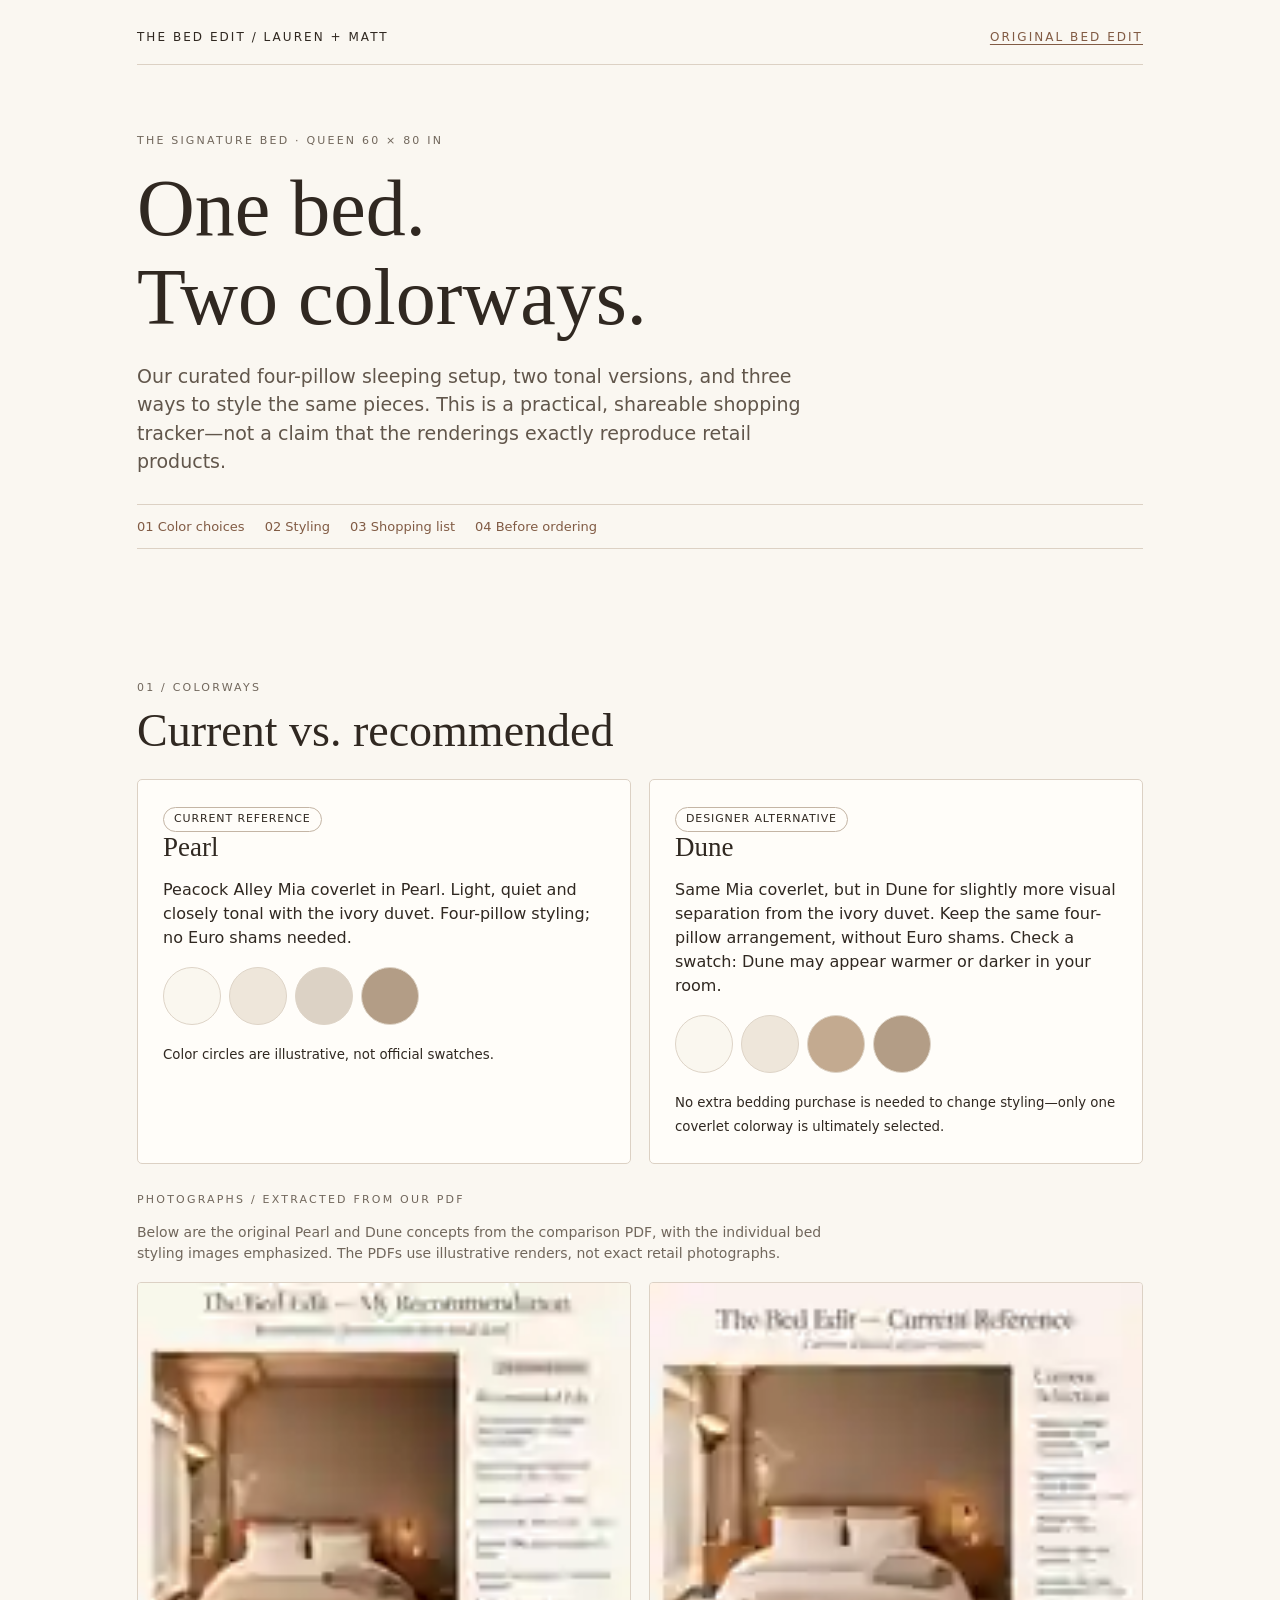
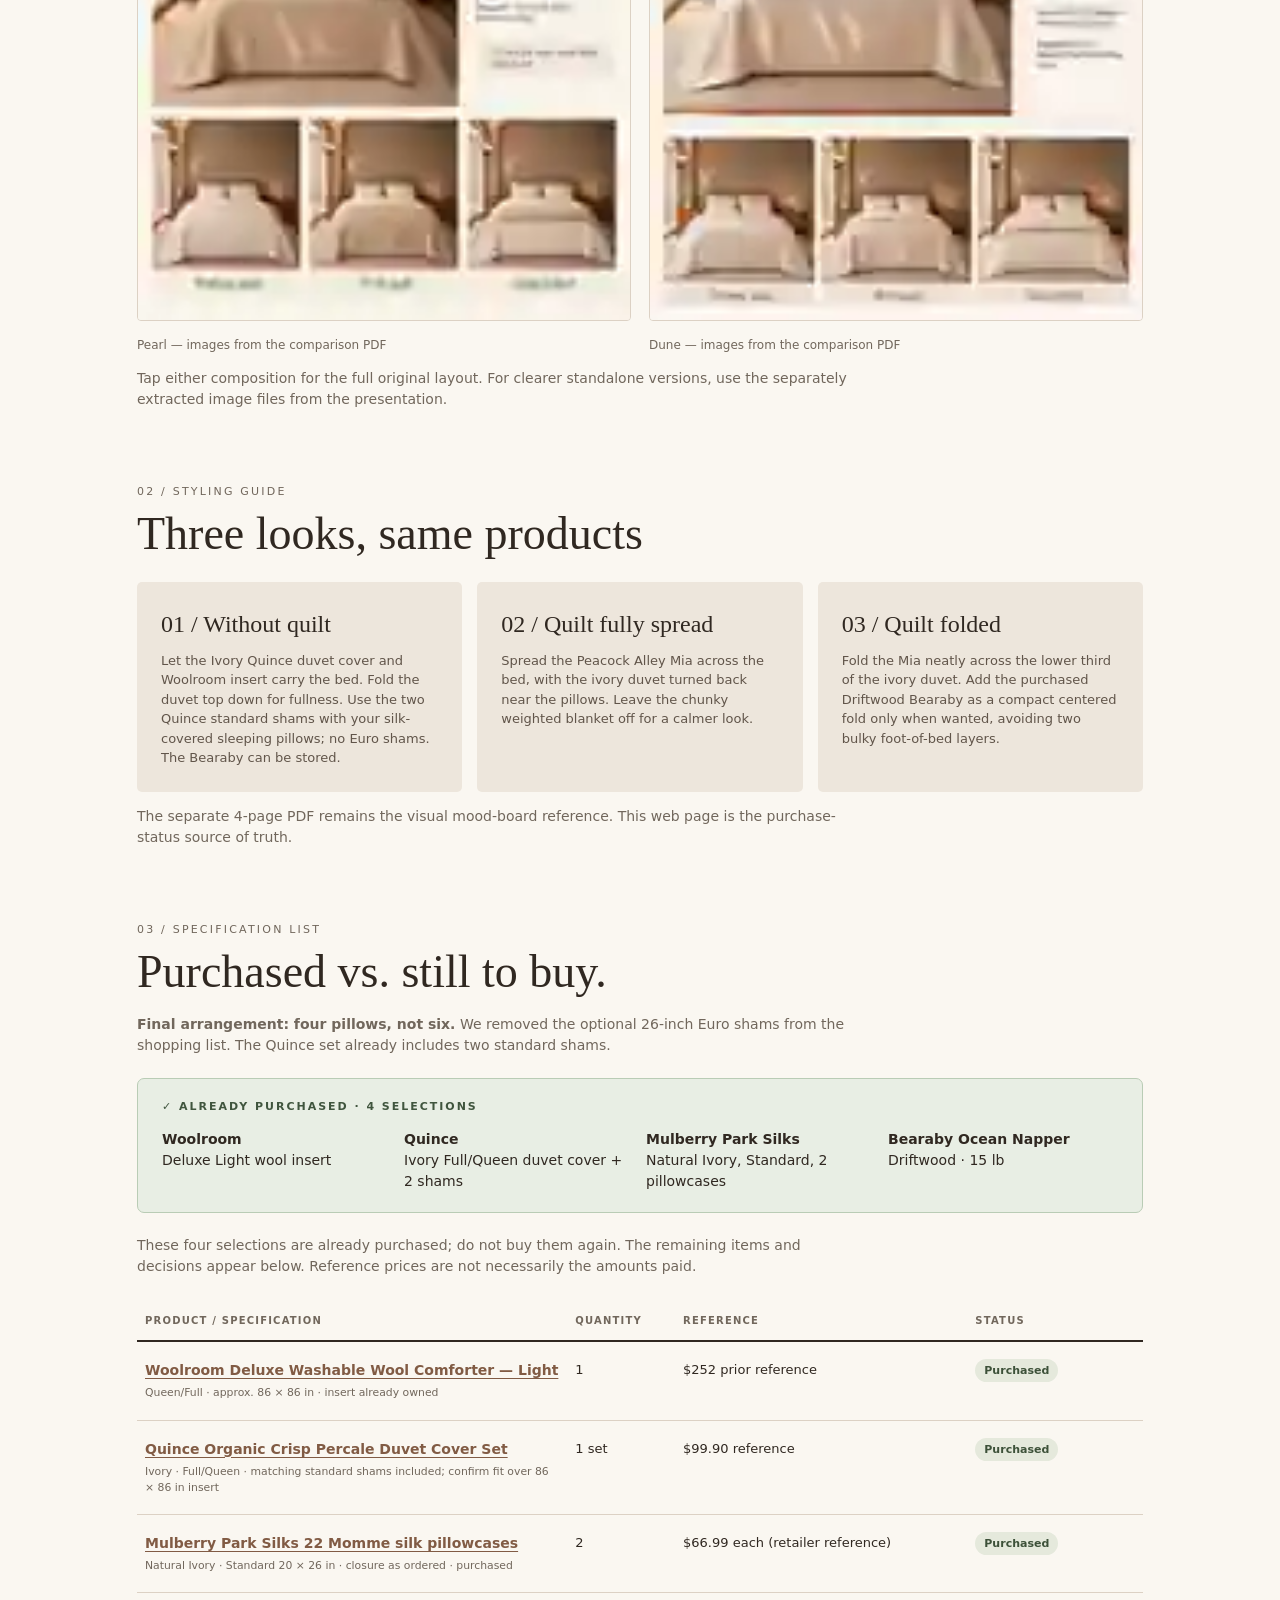
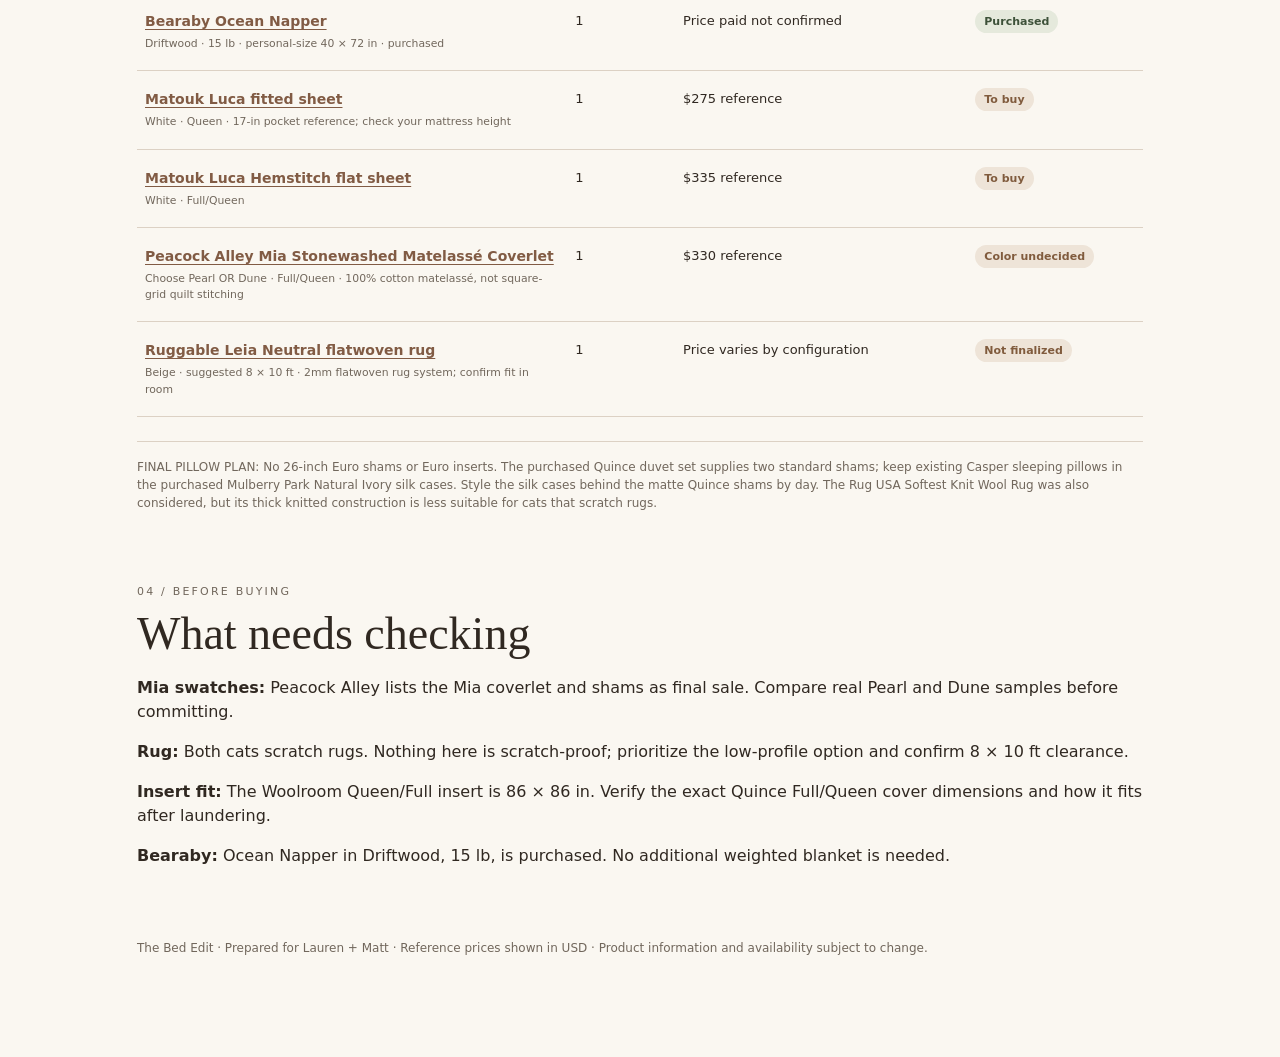
==== commit 1d74a2f3: "Remove Euro shams from final signature bed shopping plan" ====
--- a/the-bed-edit/signature/index.html
+++ b/the-bed-edit/signature/index.html
@@ -3,10 +3,10 @@
 <style>
 :root{color-scheme:light;--ink:#302821;--muted:#71675c;--cream:#faf7f1;--line:#dcd1c4;--tan:#bda48c;--accent:#815b44}*{box-sizing:border-box}body{margin:0;background:var(--cream);color:var(--ink);font-family:system-ui,-apple-system,Segoe UI,sans-serif;line-height:1.5}main{max-width:1050px;margin:auto;padding:28px 22px 100px}header{display:flex;justify-content:space-between;gap:16px;align-items:center;border-bottom:1px solid var(--line);padding-bottom:18px;font-size:12px;letter-spacing:.17em;text-transform:uppercase}a{color:var(--accent);text-underline-offset:3px}.intro{padding:68px 0 43px}.eyebrow{letter-spacing:.2em;text-transform:uppercase;font-size:11px;color:var(--muted)}h1,h2,h3{font-family:Georgia,serif;font-weight:400;line-height:1.12}h1{font-size:clamp(44px,7vw,80px);margin:14px 0}h2{font-size:clamp(31px,4vw,46px);margin:8px 0 16px}h3{font-size:27px;margin:0 0 10px}.lead{font-size:19px;max-width:670px;color:#61564b}.nav{display:flex;flex-wrap:wrap;gap:20px;margin:28px 0;border-top:1px solid var(--line);border-bottom:1px solid var(--line);padding:12px 0}.nav a{font-size:13px;text-decoration:none}.section{padding-top:60px}.sub{font-size:14px;color:var(--muted);max-width:710px}.pair{display:grid;grid-template-columns:repeat(2,minmax(0,1fr));gap:18px;margin-top:23px}.option{border:1px solid var(--line);padding:25px;background:#fffdf9;border-radius:5px}.swatches{display:flex;gap:8px;margin:17px 0}.swatch{width:58px;height:58px;border-radius:50%;border:1px solid #ded4c7}.pill{display:inline-block;padding:3px 10px;border:1px solid #c4b5a5;border-radius:20px;font-size:11px;letter-spacing:.08em;text-transform:uppercase}.styles{display:grid;grid-template-columns:repeat(3,minmax(0,1fr));gap:15px;margin-top:22px}.style{padding:24px;background:#ede6dc;border-radius:5px}.style strong{display:block;font-family:Georgia,serif;font-size:24px;font-weight:normal;margin-bottom:9px}.style p{font-size:13px;margin:0;color:#61554a}.tablewrap{overflow-x:auto;margin-top:24px}table{width:100%;border-collapse:collapse;min-width:720px}th{text-align:left;text-transform:uppercase;letter-spacing:.12em;color:var(--muted);font-size:10px;padding:12px 8px;border-bottom:2px solid var(--ink)}td{padding:18px 8px;vertical-align:top;border-bottom:1px solid var(--line);font-size:13px}td:first-child{max-width:330px}td strong{display:block;font-size:14px}td small{display:block;color:var(--muted);line-height:1.5;padding-top:4px}.state{font-size:11px;border-radius:18px;padding:5px 9px;white-space:nowrap;background:#e5e9dc;color:#3d5139;font-weight:700}.state.todo{background:#eee4d8;color:#805b3d}.note{border-top:1px solid var(--line);padding-top:16px;margin-top:24px;font-size:12px;color:var(--muted)}footer{padding-top:55px;font-size:12px;color:var(--muted)}@media(max-width:690px){main{padding:18px 16px 70px}.intro{padding:45px 0 24px}.pair,.styles{grid-template-columns:1fr}.section{padding-top:42px}.swatch{width:50px;height:50px}}
 </style></head><body><main><header><span>The Bed Edit / Lauren + Matt</span><a href="../">Original Bed Edit</a></header>
-<section class="intro"><div class="eyebrow">The Signature Bed · Queen 60 × 80 in</div><h1>One bed.<br>Two colorways.</h1><p class="lead">Our curated sleeping setup, two tonal versions, and three ways to style the same pieces. This is a practical, shareable shopping tracker—not a claim that the renderings exactly reproduce retail products.</p><nav class="nav"><a href="#options">01 Color choices</a><a href="#styles">02 Styling</a><a href="#list">03 Shopping list</a><a href="#notes">04 Before ordering</a></nav></section>
-<section class="section" id="options"><div class="eyebrow">01 / Colorways</div><h2>Current vs. recommended</h2><div class="pair"><article class="option"><span class="pill">Current reference</span><h3>Pearl</h3><p>Peacock Alley Mia coverlet and Euro shams in Pearl. Light, quiet and closely tonal with the ivory duvet.</p><div class="swatches"><div class="swatch" style="background:#faf7ef" title="White sheets"></div><div class="swatch" style="background:#eee6da" title="Ivory duvet"></div><div class="swatch" style="background:#dcd2c5" title="Pearl coverlet"></div><div class="swatch" style="background:#b39d86" title="Driftwood napper"></div></div><small>Color circles are illustrative, not official swatches.</small></article><article class="option"><span class="pill">Designer alternative</span><h3>Dune</h3><p>Same Mia coverlet and Euro shams, but in Dune for slightly more visual separation from the ivory duvet. Check a swatch: Dune may appear warmer or darker in your room.</p><div class="swatches"><div class="swatch" style="background:#faf7ef"></div><div class="swatch" style="background:#eee6da"></div><div class="swatch" style="background:#c3aa90"></div><div class="swatch" style="background:#b39d86"></div></div><small>No extra bedding purchase is needed to change styling—only one coverlet colorway is ultimately selected.</small></article></div><div class="eyebrow" style="margin-top:28px">Photographs / extracted from our PDF</div><p class="sub">Below are the original Pearl and Dune concepts from the comparison PDF, with the individual bed styling images emphasized. The PDFs use illustrative renders, not exact retail photographs.</p><div class="pair" style="margin-top:18px"><figure style="margin:0"><a href="pdf-pearl.webp" target="_blank"><img src="pdf-pearl.webp" alt="Pearl current bedding mood-board photo and three quilt styling options, extracted directly from The Bed Edit PDF" loading="lazy" style="width:100%;height:auto;border:1px solid var(--line);border-radius:4px"></a><figcaption style="font-size:12px;color:var(--muted);margin-top:8px">Pearl — images from the comparison PDF</figcaption></figure><figure style="margin:0"><a href="pdf-dune.webp" target="_blank"><img src="pdf-dune.webp" alt="Dune recommended bedding mood-board photo and three quilt styling options, extracted directly from The Bed Edit PDF" loading="lazy" style="width:100%;height:auto;border:1px solid var(--line);border-radius:4px"></a><figcaption style="font-size:12px;color:var(--muted);margin-top:8px">Dune — images from the comparison PDF</figcaption></figure></div><p class="sub">Tap either composition for the full original layout. For clearer standalone versions, use the separately extracted image files from the presentation.</p></section>
-<section class="section" id="styles"><div class="eyebrow">02 / Styling guide</div><h2>Three looks, same products</h2><div class="styles"><div class="style"><strong>01 / Without quilt</strong><p>Let the Ivory Quince duvet cover and Woolroom insert carry the bed. Fold the duvet top down for fullness. Euros remain optional; the Bearaby can be stored.</p></div><div class="style"><strong>02 / Quilt fully spread</strong><p>Spread the Peacock Alley Mia across the bed, with the ivory duvet turned back near the pillows. Leave the chunky weighted blanket off for a calmer look.</p></div><div class="style"><strong>03 / Quilt folded</strong><p>Fold the Mia neatly across the lower third of the ivory duvet. Add the purchased Driftwood Bearaby as a compact centered fold only when wanted, avoiding two bulky foot-of-bed layers.</p></div></div><p class="sub">The separate 4-page PDF remains the visual mood-board reference. This web page is the purchase-status source of truth.</p></section>
-<section class="section" id="list"><div class="eyebrow">03 / Specification list</div><h2>Purchased vs. still to buy.</h2><div style="background:#e8eee4;border:1px solid #b9ccb5;border-radius:7px;padding:20px 24px;margin:22px 0"><div style="font-size:11px;letter-spacing:.18em;text-transform:uppercase;color:#40553e;font-weight:700">✓ Already purchased · 4 selections</div><div style="display:grid;grid-template-columns:repeat(auto-fit,minmax(190px,1fr));gap:12px;margin-top:14px;font-size:14px"><div><b>Woolroom</b><br>Deluxe Light wool insert</div><div><b>Quince</b><br>Ivory Full/Queen duvet cover + 2 shams</div><div><b>Mulberry Park Silks</b><br>Natural Ivory, Standard, 2 pillowcases</div><div><b>Bearaby Ocean Napper</b><br>Driftwood · 15 lb</div></div></div><p class="sub">These four selections are already purchased; do not buy them again. The remaining items and decisions appear below. Reference prices are not necessarily the amounts paid.</p><div class="tablewrap"><table><thead><tr><th>Product / specification</th><th>Quantity</th><th>Reference</th><th>Status</th></tr></thead><tbody>
+<section class="intro"><div class="eyebrow">The Signature Bed · Queen 60 × 80 in</div><h1>One bed.<br>Two colorways.</h1><p class="lead">Our curated four-pillow sleeping setup, two tonal versions, and three ways to style the same pieces. This is a practical, shareable shopping tracker—not a claim that the renderings exactly reproduce retail products.</p><nav class="nav"><a href="#options">01 Color choices</a><a href="#styles">02 Styling</a><a href="#list">03 Shopping list</a><a href="#notes">04 Before ordering</a></nav></section>
+<section class="section" id="options"><div class="eyebrow">01 / Colorways</div><h2>Current vs. recommended</h2><div class="pair"><article class="option"><span class="pill">Current reference</span><h3>Pearl</h3><p>Peacock Alley Mia coverlet in Pearl. Light, quiet and closely tonal with the ivory duvet. Four-pillow styling; no Euro shams needed.</p><div class="swatches"><div class="swatch" style="background:#faf7ef" title="White sheets"></div><div class="swatch" style="background:#eee6da" title="Ivory duvet"></div><div class="swatch" style="background:#dcd2c5" title="Pearl coverlet"></div><div class="swatch" style="background:#b39d86" title="Driftwood napper"></div></div><small>Color circles are illustrative, not official swatches.</small></article><article class="option"><span class="pill">Designer alternative</span><h3>Dune</h3><p>Same Mia coverlet, but in Dune for slightly more visual separation from the ivory duvet. Keep the same four-pillow arrangement, without Euro shams. Check a swatch: Dune may appear warmer or darker in your room.</p><div class="swatches"><div class="swatch" style="background:#faf7ef"></div><div class="swatch" style="background:#eee6da"></div><div class="swatch" style="background:#c3aa90"></div><div class="swatch" style="background:#b39d86"></div></div><small>No extra bedding purchase is needed to change styling—only one coverlet colorway is ultimately selected.</small></article></div><div class="eyebrow" style="margin-top:28px">Photographs / extracted from our PDF</div><p class="sub">Below are the original Pearl and Dune concepts from the comparison PDF, with the individual bed styling images emphasized. The PDFs use illustrative renders, not exact retail photographs.</p><div class="pair" style="margin-top:18px"><figure style="margin:0"><a href="pdf-pearl.webp" target="_blank"><img src="pdf-pearl.webp" alt="Pearl current bedding mood-board photo and three quilt styling options, extracted directly from The Bed Edit PDF" loading="lazy" style="width:100%;height:auto;border:1px solid var(--line);border-radius:4px"></a><figcaption style="font-size:12px;color:var(--muted);margin-top:8px">Pearl — images from the comparison PDF</figcaption></figure><figure style="margin:0"><a href="pdf-dune.webp" target="_blank"><img src="pdf-dune.webp" alt="Dune recommended bedding mood-board photo and three quilt styling options, extracted directly from The Bed Edit PDF" loading="lazy" style="width:100%;height:auto;border:1px solid var(--line);border-radius:4px"></a><figcaption style="font-size:12px;color:var(--muted);margin-top:8px">Dune — images from the comparison PDF</figcaption></figure></div><p class="sub">Tap either composition for the full original layout. For clearer standalone versions, use the separately extracted image files from the presentation.</p></section>
+<section class="section" id="styles"><div class="eyebrow">02 / Styling guide</div><h2>Three looks, same products</h2><div class="styles"><div class="style"><strong>01 / Without quilt</strong><p>Let the Ivory Quince duvet cover and Woolroom insert carry the bed. Fold the duvet top down for fullness. Use the two Quince standard shams with your silk-covered sleeping pillows; no Euro shams. The Bearaby can be stored.</p></div><div class="style"><strong>02 / Quilt fully spread</strong><p>Spread the Peacock Alley Mia across the bed, with the ivory duvet turned back near the pillows. Leave the chunky weighted blanket off for a calmer look.</p></div><div class="style"><strong>03 / Quilt folded</strong><p>Fold the Mia neatly across the lower third of the ivory duvet. Add the purchased Driftwood Bearaby as a compact centered fold only when wanted, avoiding two bulky foot-of-bed layers.</p></div></div><p class="sub">The separate 4-page PDF remains the visual mood-board reference. This web page is the purchase-status source of truth.</p></section>
+<section class="section" id="list"><div class="eyebrow">03 / Specification list</div><h2>Purchased vs. still to buy.</h2><p class="sub"><strong>Final arrangement: four pillows, not six.</strong> We removed the optional 26-inch Euro shams from the shopping list. The Quince set already includes two standard shams.</p><div style="background:#e8eee4;border:1px solid #b9ccb5;border-radius:7px;padding:20px 24px;margin:22px 0"><div style="font-size:11px;letter-spacing:.18em;text-transform:uppercase;color:#40553e;font-weight:700">✓ Already purchased · 4 selections</div><div style="display:grid;grid-template-columns:repeat(auto-fit,minmax(190px,1fr));gap:12px;margin-top:14px;font-size:14px"><div><b>Woolroom</b><br>Deluxe Light wool insert</div><div><b>Quince</b><br>Ivory Full/Queen duvet cover + 2 shams</div><div><b>Mulberry Park Silks</b><br>Natural Ivory, Standard, 2 pillowcases</div><div><b>Bearaby Ocean Napper</b><br>Driftwood · 15 lb</div></div></div><p class="sub">These four selections are already purchased; do not buy them again. The remaining items and decisions appear below. Reference prices are not necessarily the amounts paid.</p><div class="tablewrap"><table><thead><tr><th>Product / specification</th><th>Quantity</th><th>Reference</th><th>Status</th></tr></thead><tbody>
 <tr><td><strong><a href="https://www.thewoolroom.com/en-us/products/deluxe-washable-wool-comforter-light">Woolroom Deluxe Washable Wool Comforter — Light</a></strong><small>Queen/Full · approx. 86 × 86 in · insert already owned</small></td><td>1</td><td>$252 prior reference</td><td><span class="state">Purchased</span></td></tr>
 <tr><td><strong><a href="https://www.quince.com/home/classic-organic-percale-duvet-cover-set?color=ivory">Quince Organic Crisp Percale Duvet Cover Set</a></strong><small>Ivory · Full/Queen · matching standard shams included; confirm fit over 86 × 86 in insert</small></td><td>1 set</td><td>$99.90 reference</td><td><span class="state">Purchased</span></td></tr>
 <tr><td><strong><a href="https://mulberryparksilks.com/products/pure-22-momme-silk-pillowcase-ivory">Mulberry Park Silks 22 Momme silk pillowcases</a></strong><small>Natural Ivory · Standard 20 × 26 in · closure as ordered · purchased</small></td><td>2</td><td>$66.99 each (retailer reference)</td><td><span class="state">Purchased</span></td></tr>
@@ -14,7 +14,7 @@
 <tr><td><strong><a href="https://www.matouk.com/products/luca-fitted-sheet">Matouk Luca fitted sheet</a></strong><small>White · Queen · 17-in pocket reference; check your mattress height</small></td><td>1</td><td>$275 reference</td><td><span class="state todo">To buy</span></td></tr>
 <tr><td><strong><a href="https://www.matouk.com/products/luca-hemstitch-flat-sheet">Matouk Luca Hemstitch flat sheet</a></strong><small>White · Full/Queen</small></td><td>1</td><td>$335 reference</td><td><span class="state todo">To buy</span></td></tr>
 <tr><td><strong><a href="https://www.peacockalley.com/products/mia-matelasse-coverlet">Peacock Alley Mia Stonewashed Matelassé Coverlet</a></strong><small>Choose Pearl OR Dune · Full/Queen · 100% cotton matelassé, not square-grid quilt stitching</small></td><td>1</td><td>$330 reference</td><td><span class="state todo">Color undecided</span></td></tr>
-<tr><td><strong><a href="https://www.peacockalley.com/products/mia-matelasse-sham">Peacock Alley Mia Euro shams</a></strong><small>Match coverlet color · Euro 26 × 26 in · inserts not included</small></td><td>2</td><td>$125 each reference</td><td><span class="state todo">To buy</span></td></tr>
+
 <tr><td><strong><a href="https://ruggable.com/products/leia-neutral-rug?system=rug-sys">Ruggable Leia Neutral flatwoven rug</a></strong><small>Beige · suggested 8 × 10 ft · 2mm flatwoven rug system; confirm fit in room</small></td><td>1</td><td>Price varies by configuration</td><td><span class="state todo">Not finalized</span></td></tr>
-</tbody></table></div><p class="note">The Quince set supplies standard shams. Existing Casper pillows can continue to be used; Euro pillow inserts remain additional purchases if choosing the three-row look. The Rug USA Softest Knit Wool Rug was also considered, but its thick knitted construction is less suitable for cats that scratch rugs.</p></section>
+</tbody></table></div><p class="note">FINAL PILLOW PLAN: No 26-inch Euro shams or Euro inserts. The purchased Quince duvet set supplies two standard shams; keep existing Casper sleeping pillows in the purchased Mulberry Park Natural Ivory silk cases. Style the silk cases behind the matte Quince shams by day. The Rug USA Softest Knit Wool Rug was also considered, but its thick knitted construction is less suitable for cats that scratch rugs.</p></section>
 <section id="notes" class="section"><div class="eyebrow">04 / Before buying</div><h2>What needs checking</h2><p><strong>Mia swatches:</strong> Peacock Alley lists the Mia coverlet and shams as final sale. Compare real Pearl and Dune samples before committing.</p><p><strong>Rug:</strong> Both cats scratch rugs. Nothing here is scratch-proof; prioritize the low-profile option and confirm 8 × 10 ft clearance.</p><p><strong>Insert fit:</strong> The Woolroom Queen/Full insert is 86 × 86 in. Verify the exact Quince Full/Queen cover dimensions and how it fits after laundering.</p><p><strong>Bearaby:</strong> Ocean Napper in Driftwood, 15 lb, is purchased. No additional weighted blanket is needed.</p></section><footer>The Bed Edit · Prepared for Lauren + Matt · Reference prices shown in USD · Product information and availability subject to change.</footer></main></body></html>
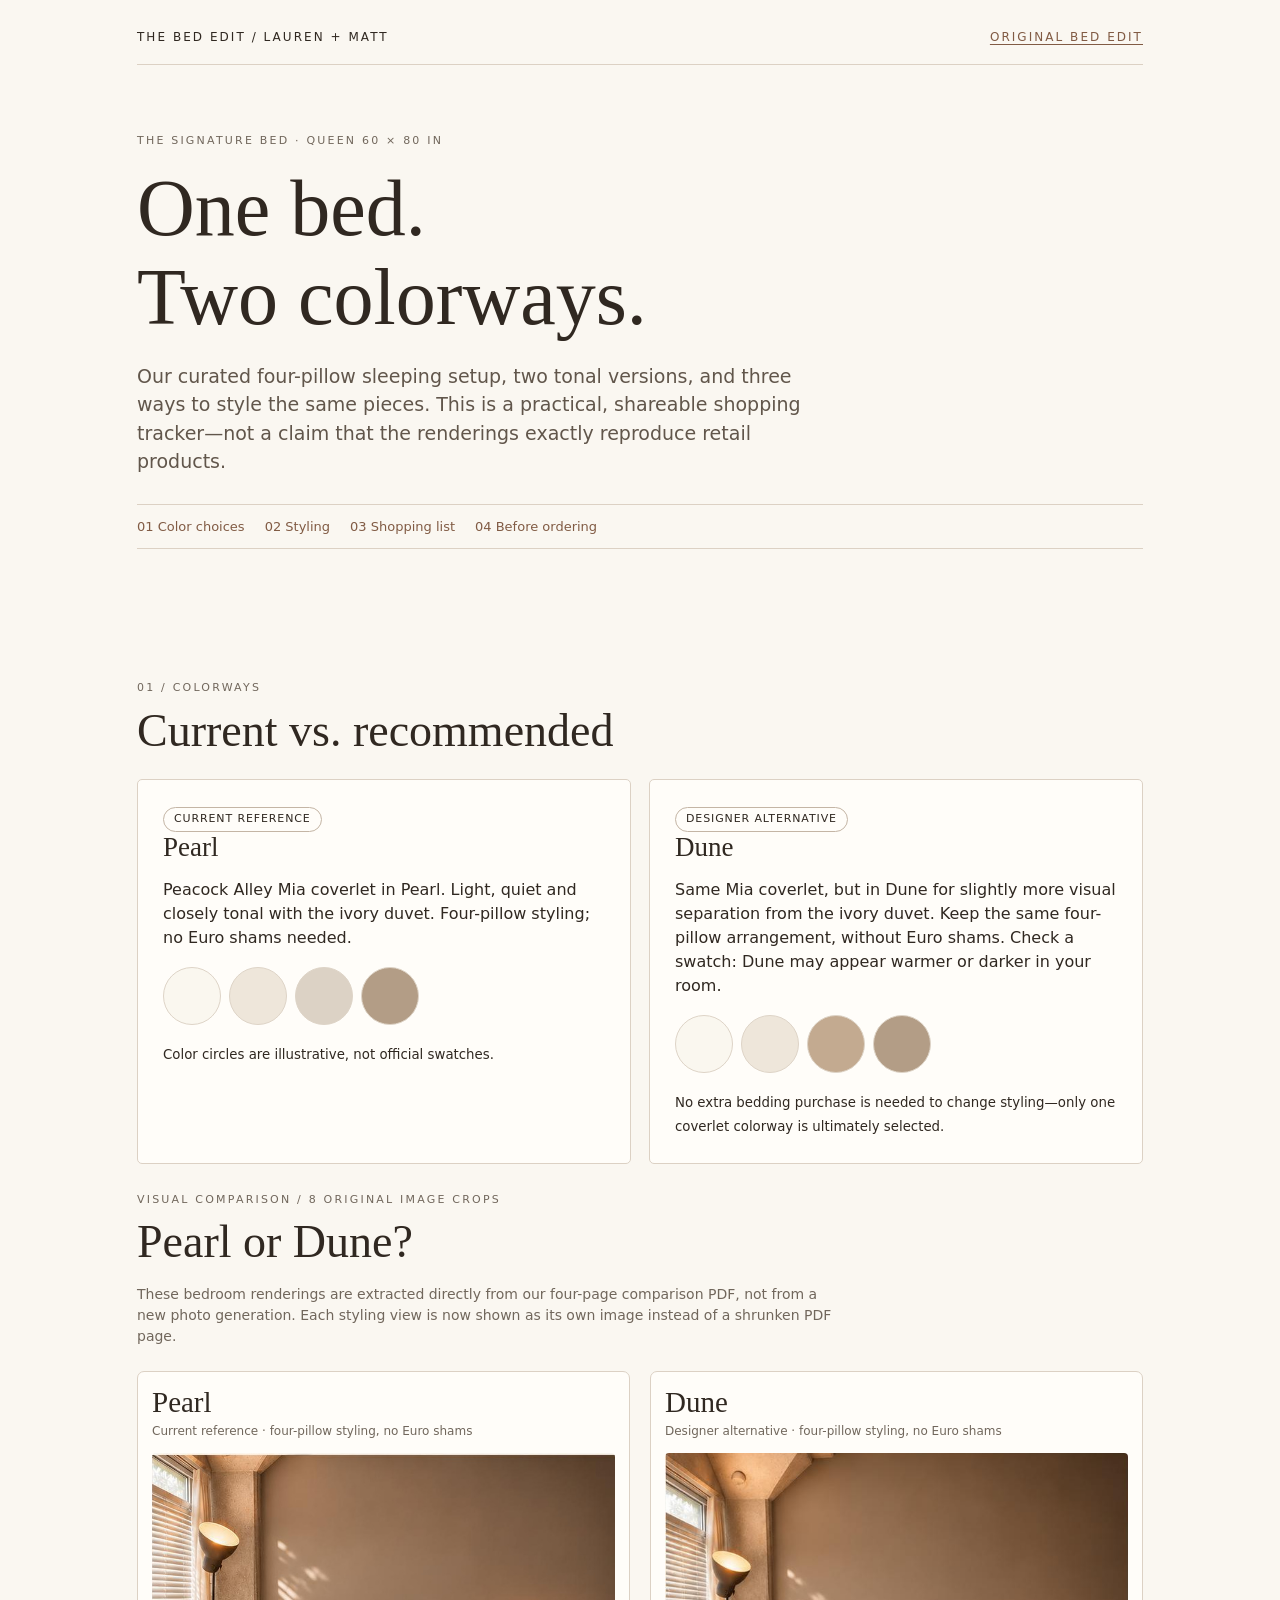
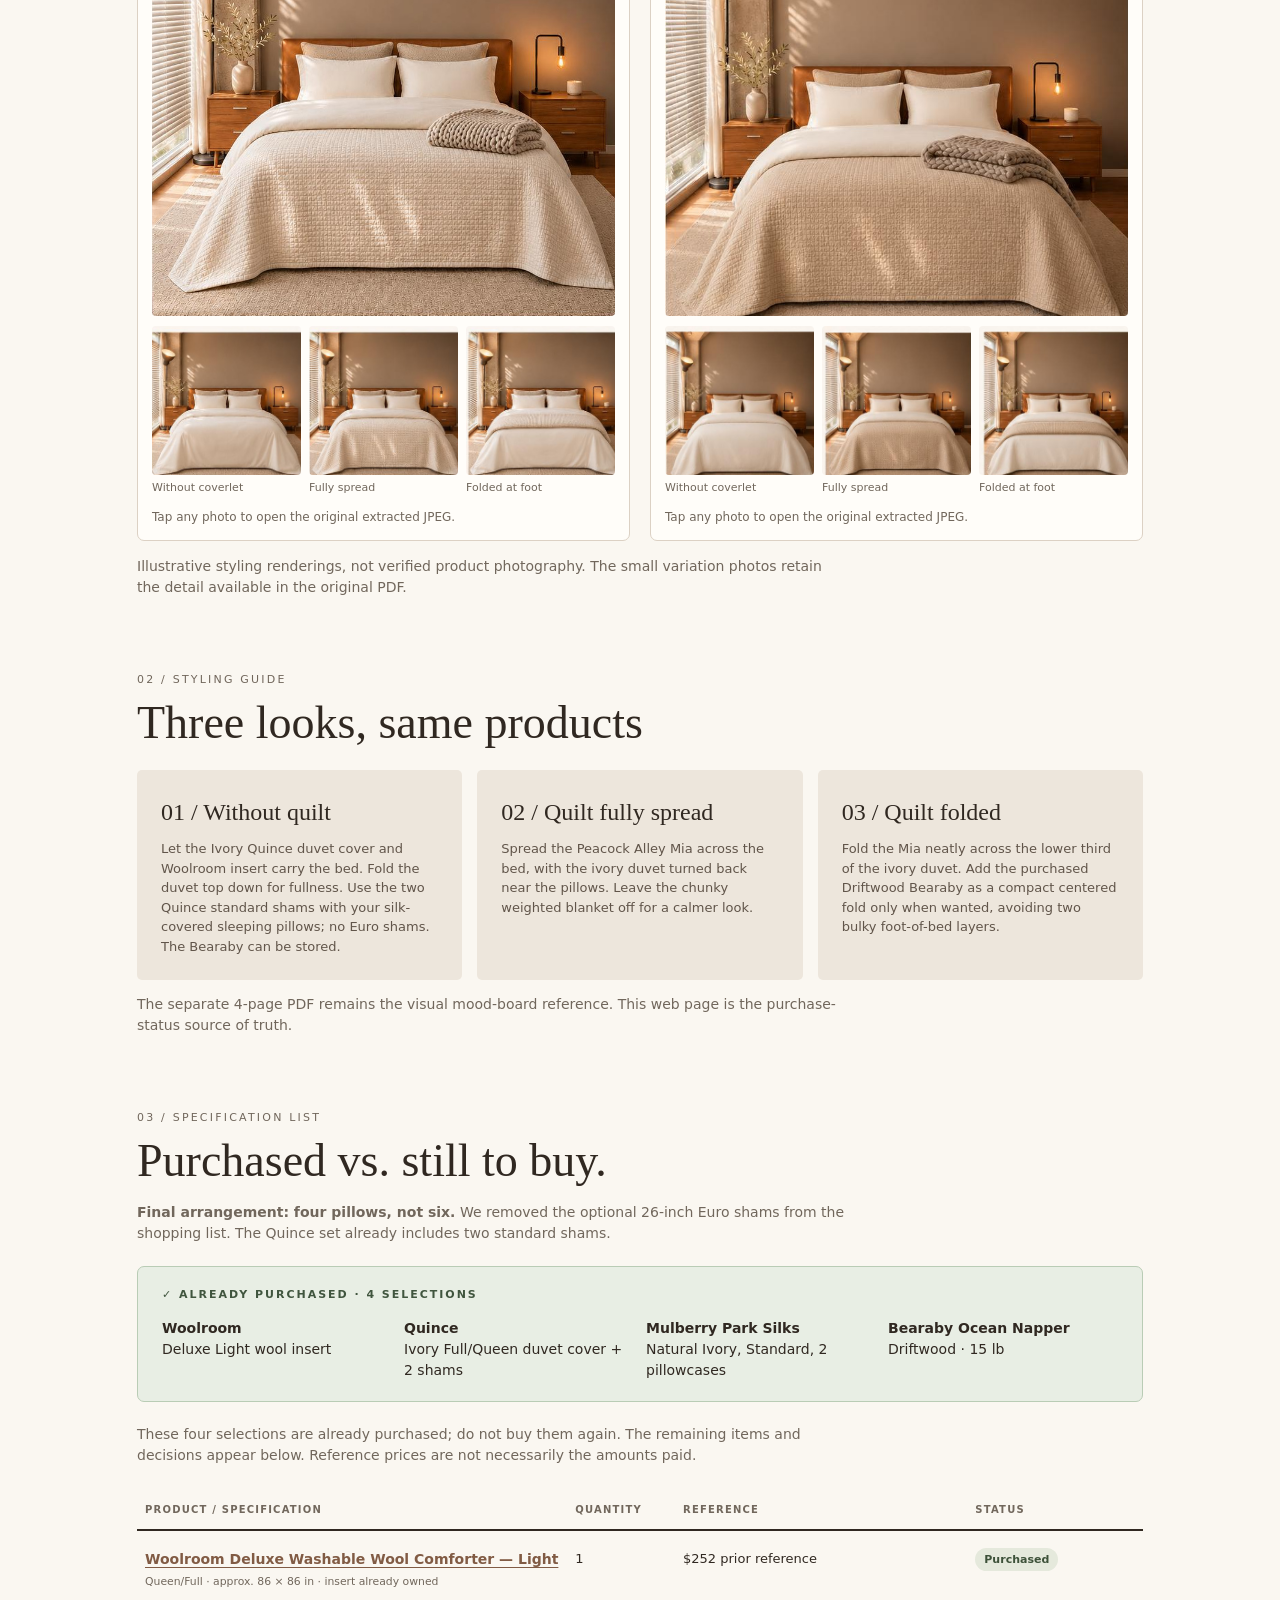
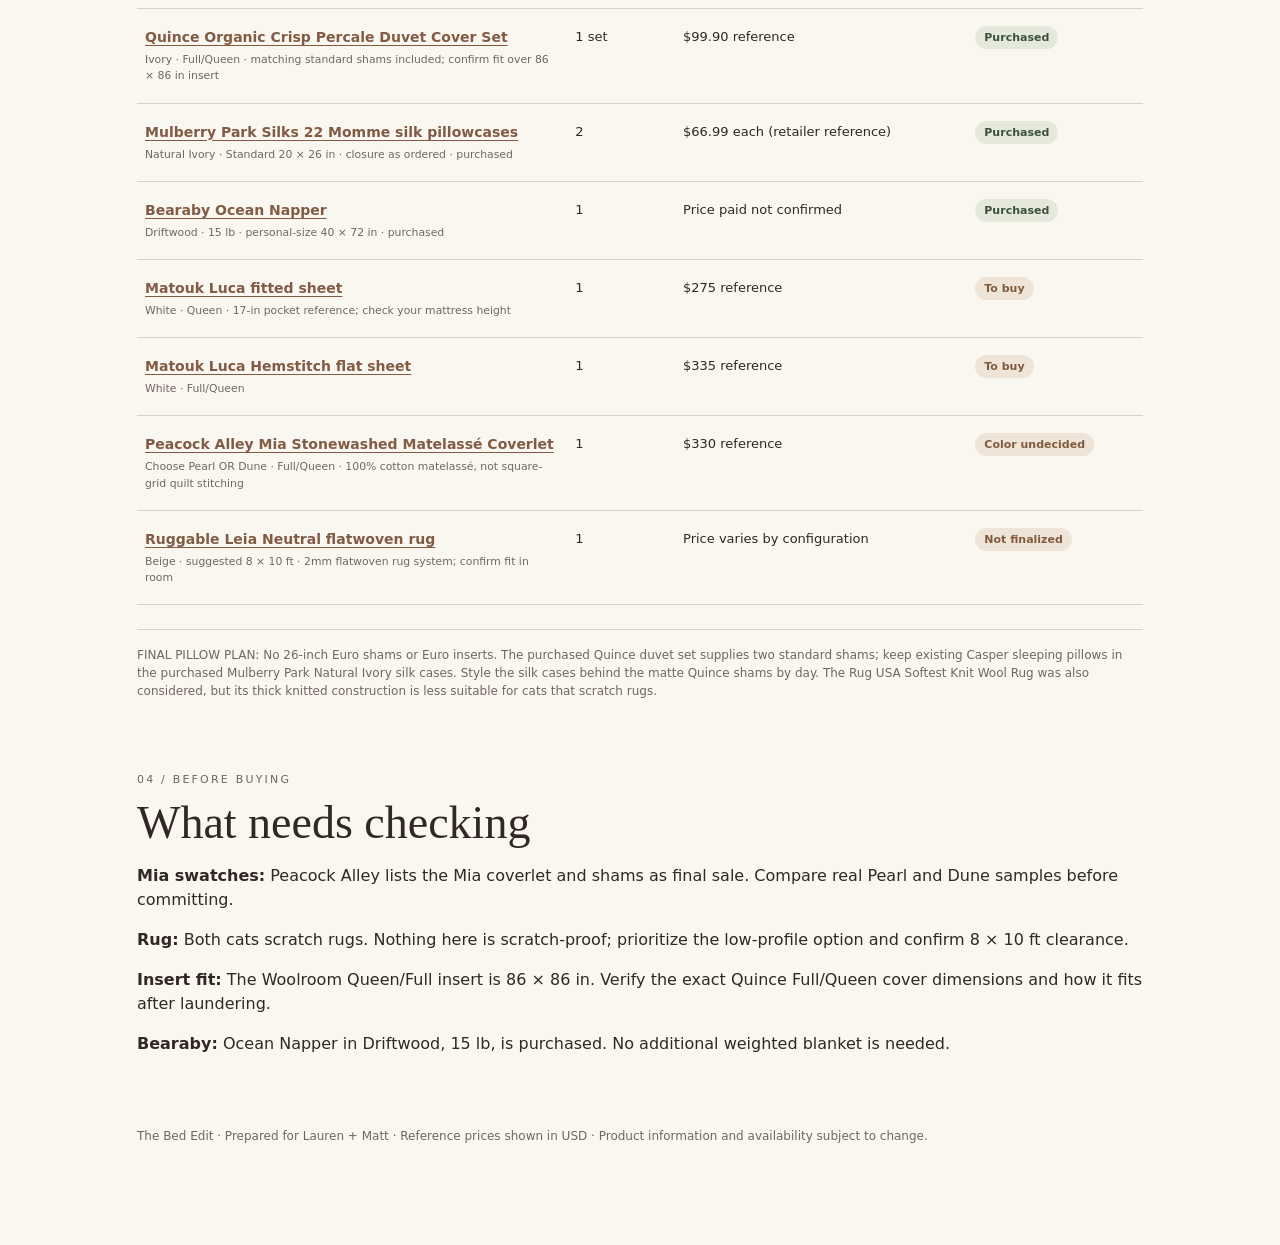
==== commit f3fcd6be: "Replace blurry PDF preview cards with eight original Pearl and Dune bedroom photos" ====
--- a/the-bed-edit/signature/index.html
+++ b/the-bed-edit/signature/index.html
@@ -2,9 +2,25 @@
 <html lang="en"><head><meta charset="utf-8"><meta name="viewport" content="width=device-width, initial-scale=1"><meta name="theme-color" content="#f8f4ee"><meta property="og:title" content="The Bed Edit | Signature Bed"><meta property="og:description" content="A shared bedding edit: current selection, recommended alternative, styling options and a live shopping checklist."><title>The Bed Edit — Signature Bed</title>
 <style>
 :root{color-scheme:light;--ink:#302821;--muted:#71675c;--cream:#faf7f1;--line:#dcd1c4;--tan:#bda48c;--accent:#815b44}*{box-sizing:border-box}body{margin:0;background:var(--cream);color:var(--ink);font-family:system-ui,-apple-system,Segoe UI,sans-serif;line-height:1.5}main{max-width:1050px;margin:auto;padding:28px 22px 100px}header{display:flex;justify-content:space-between;gap:16px;align-items:center;border-bottom:1px solid var(--line);padding-bottom:18px;font-size:12px;letter-spacing:.17em;text-transform:uppercase}a{color:var(--accent);text-underline-offset:3px}.intro{padding:68px 0 43px}.eyebrow{letter-spacing:.2em;text-transform:uppercase;font-size:11px;color:var(--muted)}h1,h2,h3{font-family:Georgia,serif;font-weight:400;line-height:1.12}h1{font-size:clamp(44px,7vw,80px);margin:14px 0}h2{font-size:clamp(31px,4vw,46px);margin:8px 0 16px}h3{font-size:27px;margin:0 0 10px}.lead{font-size:19px;max-width:670px;color:#61564b}.nav{display:flex;flex-wrap:wrap;gap:20px;margin:28px 0;border-top:1px solid var(--line);border-bottom:1px solid var(--line);padding:12px 0}.nav a{font-size:13px;text-decoration:none}.section{padding-top:60px}.sub{font-size:14px;color:var(--muted);max-width:710px}.pair{display:grid;grid-template-columns:repeat(2,minmax(0,1fr));gap:18px;margin-top:23px}.option{border:1px solid var(--line);padding:25px;background:#fffdf9;border-radius:5px}.swatches{display:flex;gap:8px;margin:17px 0}.swatch{width:58px;height:58px;border-radius:50%;border:1px solid #ded4c7}.pill{display:inline-block;padding:3px 10px;border:1px solid #c4b5a5;border-radius:20px;font-size:11px;letter-spacing:.08em;text-transform:uppercase}.styles{display:grid;grid-template-columns:repeat(3,minmax(0,1fr));gap:15px;margin-top:22px}.style{padding:24px;background:#ede6dc;border-radius:5px}.style strong{display:block;font-family:Georgia,serif;font-size:24px;font-weight:normal;margin-bottom:9px}.style p{font-size:13px;margin:0;color:#61554a}.tablewrap{overflow-x:auto;margin-top:24px}table{width:100%;border-collapse:collapse;min-width:720px}th{text-align:left;text-transform:uppercase;letter-spacing:.12em;color:var(--muted);font-size:10px;padding:12px 8px;border-bottom:2px solid var(--ink)}td{padding:18px 8px;vertical-align:top;border-bottom:1px solid var(--line);font-size:13px}td:first-child{max-width:330px}td strong{display:block;font-size:14px}td small{display:block;color:var(--muted);line-height:1.5;padding-top:4px}.state{font-size:11px;border-radius:18px;padding:5px 9px;white-space:nowrap;background:#e5e9dc;color:#3d5139;font-weight:700}.state.todo{background:#eee4d8;color:#805b3d}.note{border-top:1px solid var(--line);padding-top:16px;margin-top:24px;font-size:12px;color:var(--muted)}footer{padding-top:55px;font-size:12px;color:var(--muted)}@media(max-width:690px){main{padding:18px 16px 70px}.intro{padding:45px 0 24px}.pair,.styles{grid-template-columns:1fr}.section{padding-top:42px}.swatch{width:50px;height:50px}}
+
+/* Direct images extracted from the final Pearl/Dune PDF, shown without PDF page downscaling */
+.photo-comparison{display:grid;grid-template-columns:repeat(2,minmax(0,1fr));gap:20px;margin-top:24px}
+.photo-concept{margin:0;background:#fffdf9;border:1px solid var(--line);padding:14px;border-radius:7px;min-width:0}
+.photo-concept h3{margin:0 0 4px;font-size:29px}
+.photo-concept .photo-meta{font-size:12px;color:var(--muted);margin:0 0 13px}
+.photo-link{display:block;overflow:hidden;border-radius:4px;background:#eae3db;line-height:0}
+.photo-link img{display:block;width:100%;height:auto;transition:transform .2s ease}
+.photo-link:hover img{transform:scale(1.018)}
+.photo-hero img{width:100%;height:auto;aspect-ratio:1/1;object-fit:cover}
+.photo-thumbnails{display:grid;grid-template-columns:repeat(3,minmax(0,1fr));gap:8px;margin-top:10px}
+.photo-thumbnails figure{margin:0;min-width:0}
+.photo-thumbnails img{width:100%;aspect-ratio:1;object-fit:cover}
+.photo-thumbnails figcaption{font-size:11px;color:var(--muted);line-height:1.35;padding-top:6px}
+.photo-concept .view-note{font-size:12px;color:var(--muted);margin:12px 0 0}
+@media(max-width:680px){.photo-comparison{grid-template-columns:1fr;gap:18px}.photo-concept{padding:12px}.photo-hero img{max-height:390px}.photo-thumbnails{gap:6px}}
 </style></head><body><main><header><span>The Bed Edit / Lauren + Matt</span><a href="../">Original Bed Edit</a></header>
 <section class="intro"><div class="eyebrow">The Signature Bed · Queen 60 × 80 in</div><h1>One bed.<br>Two colorways.</h1><p class="lead">Our curated four-pillow sleeping setup, two tonal versions, and three ways to style the same pieces. This is a practical, shareable shopping tracker—not a claim that the renderings exactly reproduce retail products.</p><nav class="nav"><a href="#options">01 Color choices</a><a href="#styles">02 Styling</a><a href="#list">03 Shopping list</a><a href="#notes">04 Before ordering</a></nav></section>
-<section class="section" id="options"><div class="eyebrow">01 / Colorways</div><h2>Current vs. recommended</h2><div class="pair"><article class="option"><span class="pill">Current reference</span><h3>Pearl</h3><p>Peacock Alley Mia coverlet in Pearl. Light, quiet and closely tonal with the ivory duvet. Four-pillow styling; no Euro shams needed.</p><div class="swatches"><div class="swatch" style="background:#faf7ef" title="White sheets"></div><div class="swatch" style="background:#eee6da" title="Ivory duvet"></div><div class="swatch" style="background:#dcd2c5" title="Pearl coverlet"></div><div class="swatch" style="background:#b39d86" title="Driftwood napper"></div></div><small>Color circles are illustrative, not official swatches.</small></article><article class="option"><span class="pill">Designer alternative</span><h3>Dune</h3><p>Same Mia coverlet, but in Dune for slightly more visual separation from the ivory duvet. Keep the same four-pillow arrangement, without Euro shams. Check a swatch: Dune may appear warmer or darker in your room.</p><div class="swatches"><div class="swatch" style="background:#faf7ef"></div><div class="swatch" style="background:#eee6da"></div><div class="swatch" style="background:#c3aa90"></div><div class="swatch" style="background:#b39d86"></div></div><small>No extra bedding purchase is needed to change styling—only one coverlet colorway is ultimately selected.</small></article></div><div class="eyebrow" style="margin-top:28px">Photographs / extracted from our PDF</div><p class="sub">Below are the original Pearl and Dune concepts from the comparison PDF, with the individual bed styling images emphasized. The PDFs use illustrative renders, not exact retail photographs.</p><div class="pair" style="margin-top:18px"><figure style="margin:0"><a href="pdf-pearl.webp" target="_blank"><img src="pdf-pearl.webp" alt="Pearl current bedding mood-board photo and three quilt styling options, extracted directly from The Bed Edit PDF" loading="lazy" style="width:100%;height:auto;border:1px solid var(--line);border-radius:4px"></a><figcaption style="font-size:12px;color:var(--muted);margin-top:8px">Pearl — images from the comparison PDF</figcaption></figure><figure style="margin:0"><a href="pdf-dune.webp" target="_blank"><img src="pdf-dune.webp" alt="Dune recommended bedding mood-board photo and three quilt styling options, extracted directly from The Bed Edit PDF" loading="lazy" style="width:100%;height:auto;border:1px solid var(--line);border-radius:4px"></a><figcaption style="font-size:12px;color:var(--muted);margin-top:8px">Dune — images from the comparison PDF</figcaption></figure></div><p class="sub">Tap either composition for the full original layout. For clearer standalone versions, use the separately extracted image files from the presentation.</p></section>
+<section class="section" id="options"><div class="eyebrow">01 / Colorways</div><h2>Current vs. recommended</h2><div class="pair"><article class="option"><span class="pill">Current reference</span><h3>Pearl</h3><p>Peacock Alley Mia coverlet in Pearl. Light, quiet and closely tonal with the ivory duvet. Four-pillow styling; no Euro shams needed.</p><div class="swatches"><div class="swatch" style="background:#faf7ef" title="White sheets"></div><div class="swatch" style="background:#eee6da" title="Ivory duvet"></div><div class="swatch" style="background:#dcd2c5" title="Pearl coverlet"></div><div class="swatch" style="background:#b39d86" title="Driftwood napper"></div></div><small>Color circles are illustrative, not official swatches.</small></article><article class="option"><span class="pill">Designer alternative</span><h3>Dune</h3><p>Same Mia coverlet, but in Dune for slightly more visual separation from the ivory duvet. Keep the same four-pillow arrangement, without Euro shams. Check a swatch: Dune may appear warmer or darker in your room.</p><div class="swatches"><div class="swatch" style="background:#faf7ef"></div><div class="swatch" style="background:#eee6da"></div><div class="swatch" style="background:#c3aa90"></div><div class="swatch" style="background:#b39d86"></div></div><small>No extra bedding purchase is needed to change styling—only one coverlet colorway is ultimately selected.</small></article></div><div class="eyebrow" style="margin-top:28px">Visual comparison / 8 original image crops</div><h2>Pearl or Dune?</h2><p class="sub">These bedroom renderings are extracted directly from our four-page comparison PDF, not from a new photo generation. Each styling view is now shown as its own image instead of a shrunken PDF page.</p><div class="photo-comparison"><article class="photo-concept" aria-label="Pearl photo gallery"><h3>Pearl</h3><p class="photo-meta">Current reference · four-pillow styling, no Euro shams</p><a class="photo-link photo-hero" href="photos/pearl-hero.jpg" target="_blank" rel="noopener" aria-label="View Pearl hero image"><img src="photos/pearl-hero.jpg" alt="Pearl bedroom design, primary styling view from the PDF" decoding="async" loading="lazy"></a><div class="photo-thumbnails"><figure><a class="photo-link" href="photos/pearl-without-quilt.jpg" target="_blank" rel="noopener"><img src="photos/pearl-without-quilt.jpg" alt="Pearl bed without coverlet" decoding="async" loading="lazy"></a><figcaption>Without coverlet</figcaption></figure><figure><a class="photo-link" href="photos/pearl-quilt-spread.jpg" target="_blank" rel="noopener"><img src="photos/pearl-quilt-spread.jpg" alt="Pearl coverlet fully spread" decoding="async" loading="lazy"></a><figcaption>Fully spread</figcaption></figure><figure><a class="photo-link" href="photos/pearl-quilt-folded.jpg" target="_blank" rel="noopener"><img src="photos/pearl-quilt-folded.jpg" alt="Pearl coverlet folded at the foot of the bed" decoding="async" loading="lazy"></a><figcaption>Folded at foot</figcaption></figure></div><p class="view-note">Tap any photo to open the original extracted JPEG.</p></article><article class="photo-concept" aria-label="Dune photo gallery"><h3>Dune</h3><p class="photo-meta">Designer alternative · four-pillow styling, no Euro shams</p><a class="photo-link photo-hero" href="photos/dune-hero.jpg" target="_blank" rel="noopener" aria-label="View Dune hero image"><img src="photos/dune-hero.jpg" alt="Dune bedroom design, primary styling view from the PDF" decoding="async" loading="lazy"></a><div class="photo-thumbnails"><figure><a class="photo-link" href="photos/dune-without-quilt.jpg" target="_blank" rel="noopener"><img src="photos/dune-without-quilt.jpg" alt="Dune bed without coverlet" decoding="async" loading="lazy"></a><figcaption>Without coverlet</figcaption></figure><figure><a class="photo-link" href="photos/dune-quilt-spread.jpg" target="_blank" rel="noopener"><img src="photos/dune-quilt-spread.jpg" alt="Dune coverlet fully spread" decoding="async" loading="lazy"></a><figcaption>Fully spread</figcaption></figure><figure><a class="photo-link" href="photos/dune-quilt-folded.jpg" target="_blank" rel="noopener"><img src="photos/dune-quilt-folded.jpg" alt="Dune coverlet folded at the foot of the bed" decoding="async" loading="lazy"></a><figcaption>Folded at foot</figcaption></figure></div><p class="view-note">Tap any photo to open the original extracted JPEG.</p></article></div><p class="sub" style="margin-top:15px">Illustrative styling renderings, not verified product photography. The small variation photos retain the detail available in the original PDF.</p></section>
 <section class="section" id="styles"><div class="eyebrow">02 / Styling guide</div><h2>Three looks, same products</h2><div class="styles"><div class="style"><strong>01 / Without quilt</strong><p>Let the Ivory Quince duvet cover and Woolroom insert carry the bed. Fold the duvet top down for fullness. Use the two Quince standard shams with your silk-covered sleeping pillows; no Euro shams. The Bearaby can be stored.</p></div><div class="style"><strong>02 / Quilt fully spread</strong><p>Spread the Peacock Alley Mia across the bed, with the ivory duvet turned back near the pillows. Leave the chunky weighted blanket off for a calmer look.</p></div><div class="style"><strong>03 / Quilt folded</strong><p>Fold the Mia neatly across the lower third of the ivory duvet. Add the purchased Driftwood Bearaby as a compact centered fold only when wanted, avoiding two bulky foot-of-bed layers.</p></div></div><p class="sub">The separate 4-page PDF remains the visual mood-board reference. This web page is the purchase-status source of truth.</p></section>
 <section class="section" id="list"><div class="eyebrow">03 / Specification list</div><h2>Purchased vs. still to buy.</h2><p class="sub"><strong>Final arrangement: four pillows, not six.</strong> We removed the optional 26-inch Euro shams from the shopping list. The Quince set already includes two standard shams.</p><div style="background:#e8eee4;border:1px solid #b9ccb5;border-radius:7px;padding:20px 24px;margin:22px 0"><div style="font-size:11px;letter-spacing:.18em;text-transform:uppercase;color:#40553e;font-weight:700">✓ Already purchased · 4 selections</div><div style="display:grid;grid-template-columns:repeat(auto-fit,minmax(190px,1fr));gap:12px;margin-top:14px;font-size:14px"><div><b>Woolroom</b><br>Deluxe Light wool insert</div><div><b>Quince</b><br>Ivory Full/Queen duvet cover + 2 shams</div><div><b>Mulberry Park Silks</b><br>Natural Ivory, Standard, 2 pillowcases</div><div><b>Bearaby Ocean Napper</b><br>Driftwood · 15 lb</div></div></div><p class="sub">These four selections are already purchased; do not buy them again. The remaining items and decisions appear below. Reference prices are not necessarily the amounts paid.</p><div class="tablewrap"><table><thead><tr><th>Product / specification</th><th>Quantity</th><th>Reference</th><th>Status</th></tr></thead><tbody>
 <tr><td><strong><a href="https://www.thewoolroom.com/en-us/products/deluxe-washable-wool-comforter-light">Woolroom Deluxe Washable Wool Comforter — Light</a></strong><small>Queen/Full · approx. 86 × 86 in · insert already owned</small></td><td>1</td><td>$252 prior reference</td><td><span class="state">Purchased</span></td></tr>
